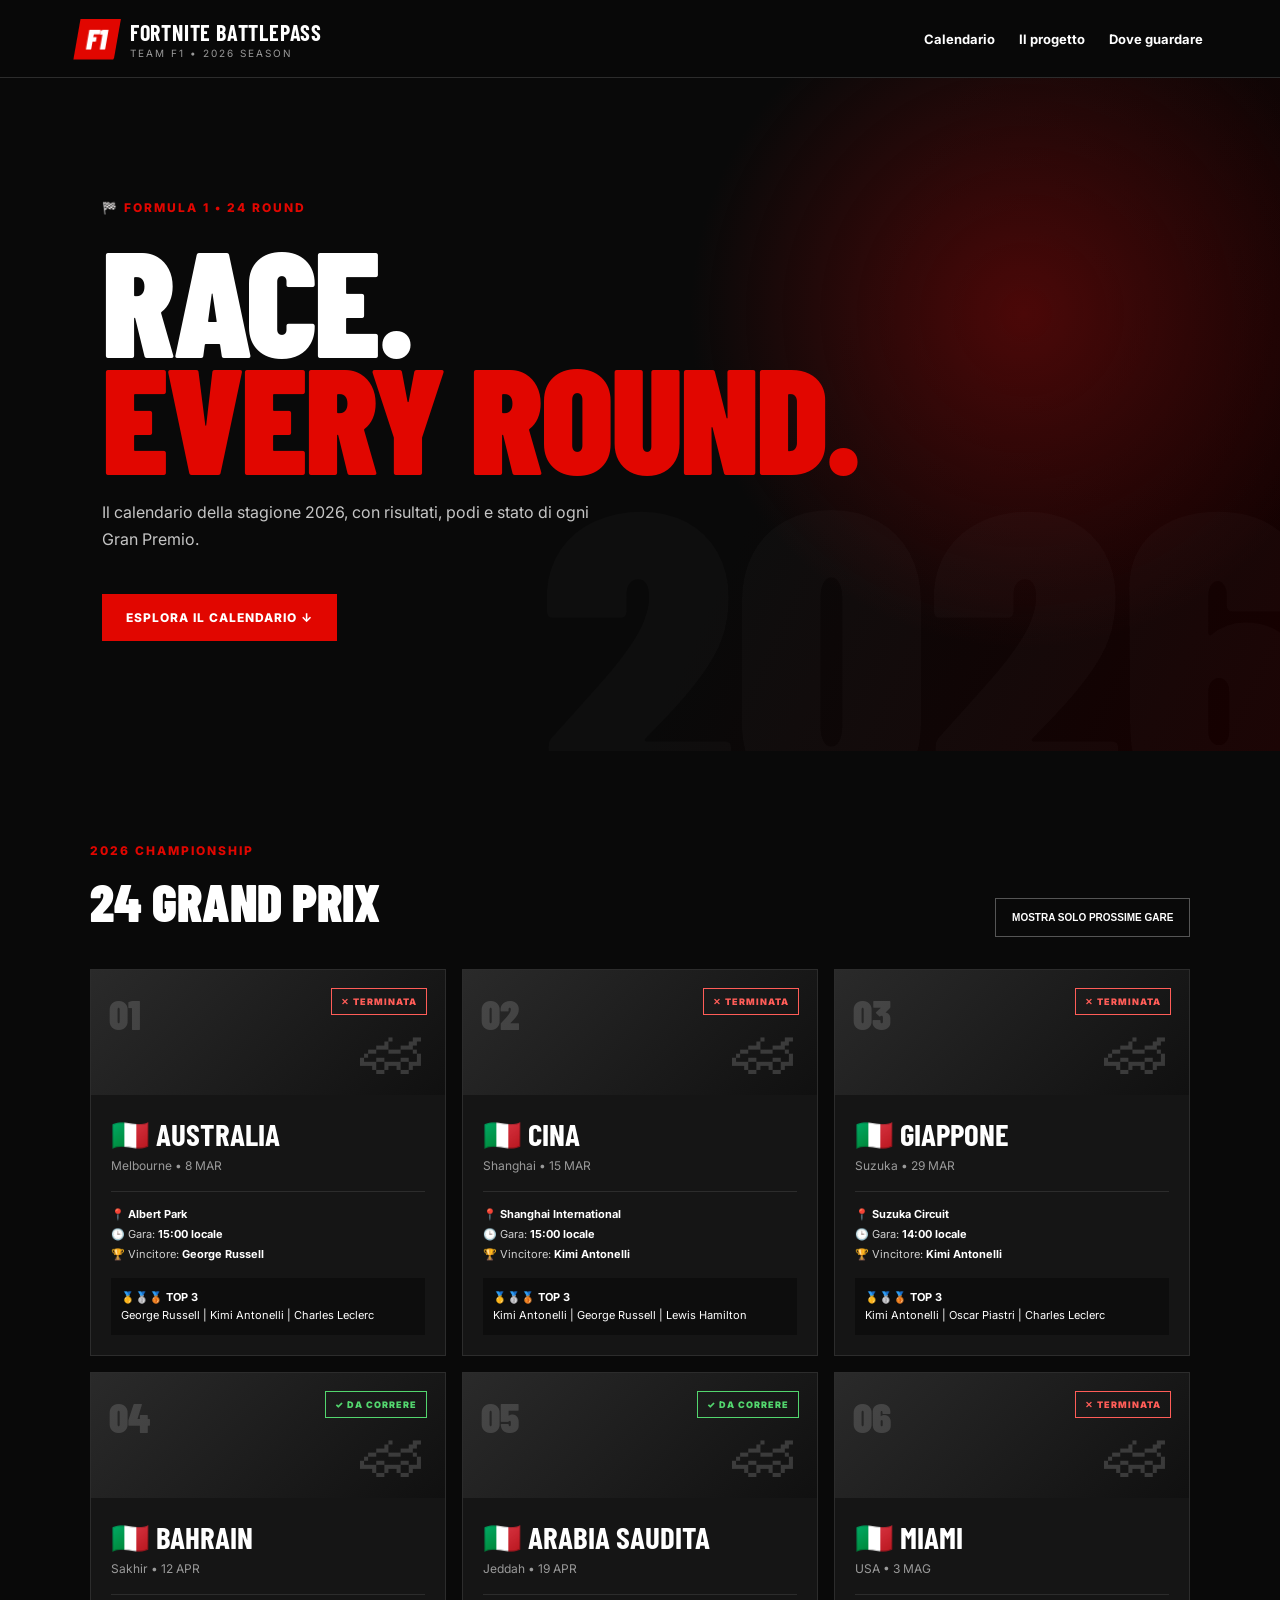
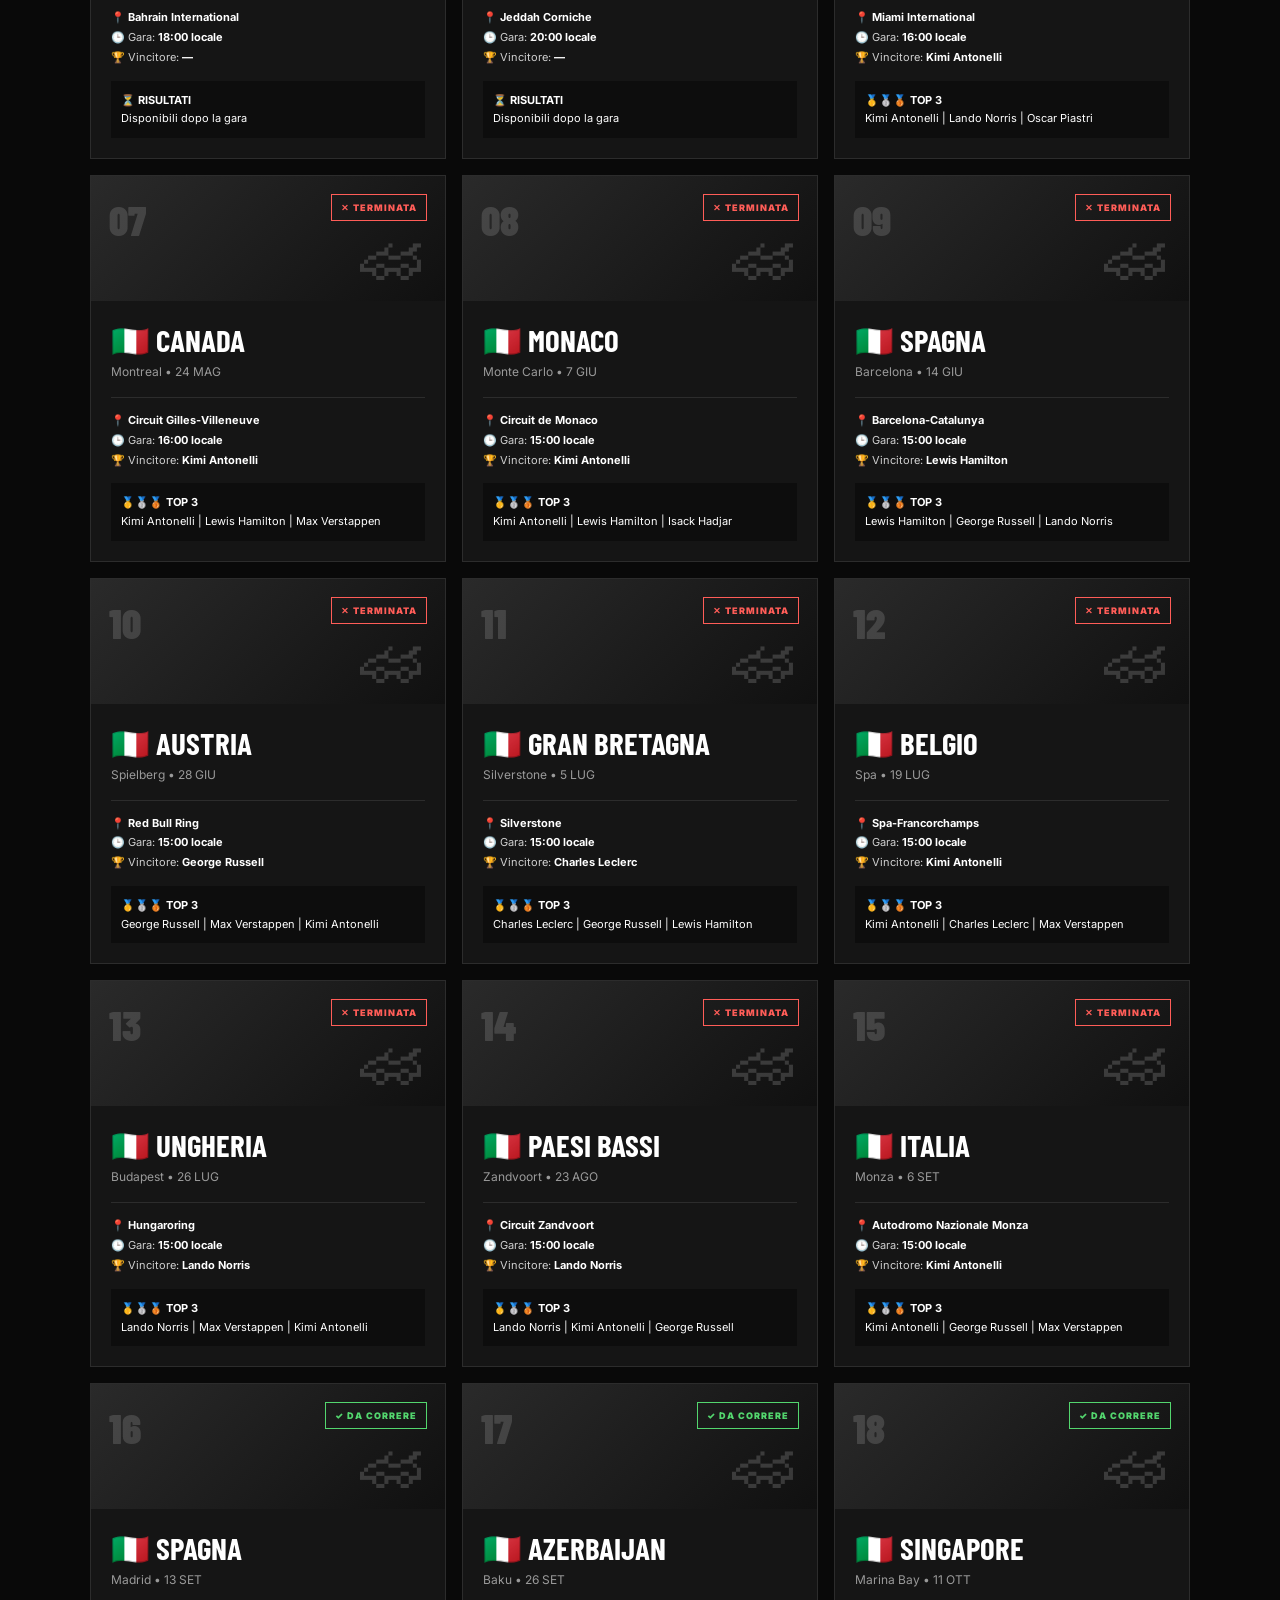
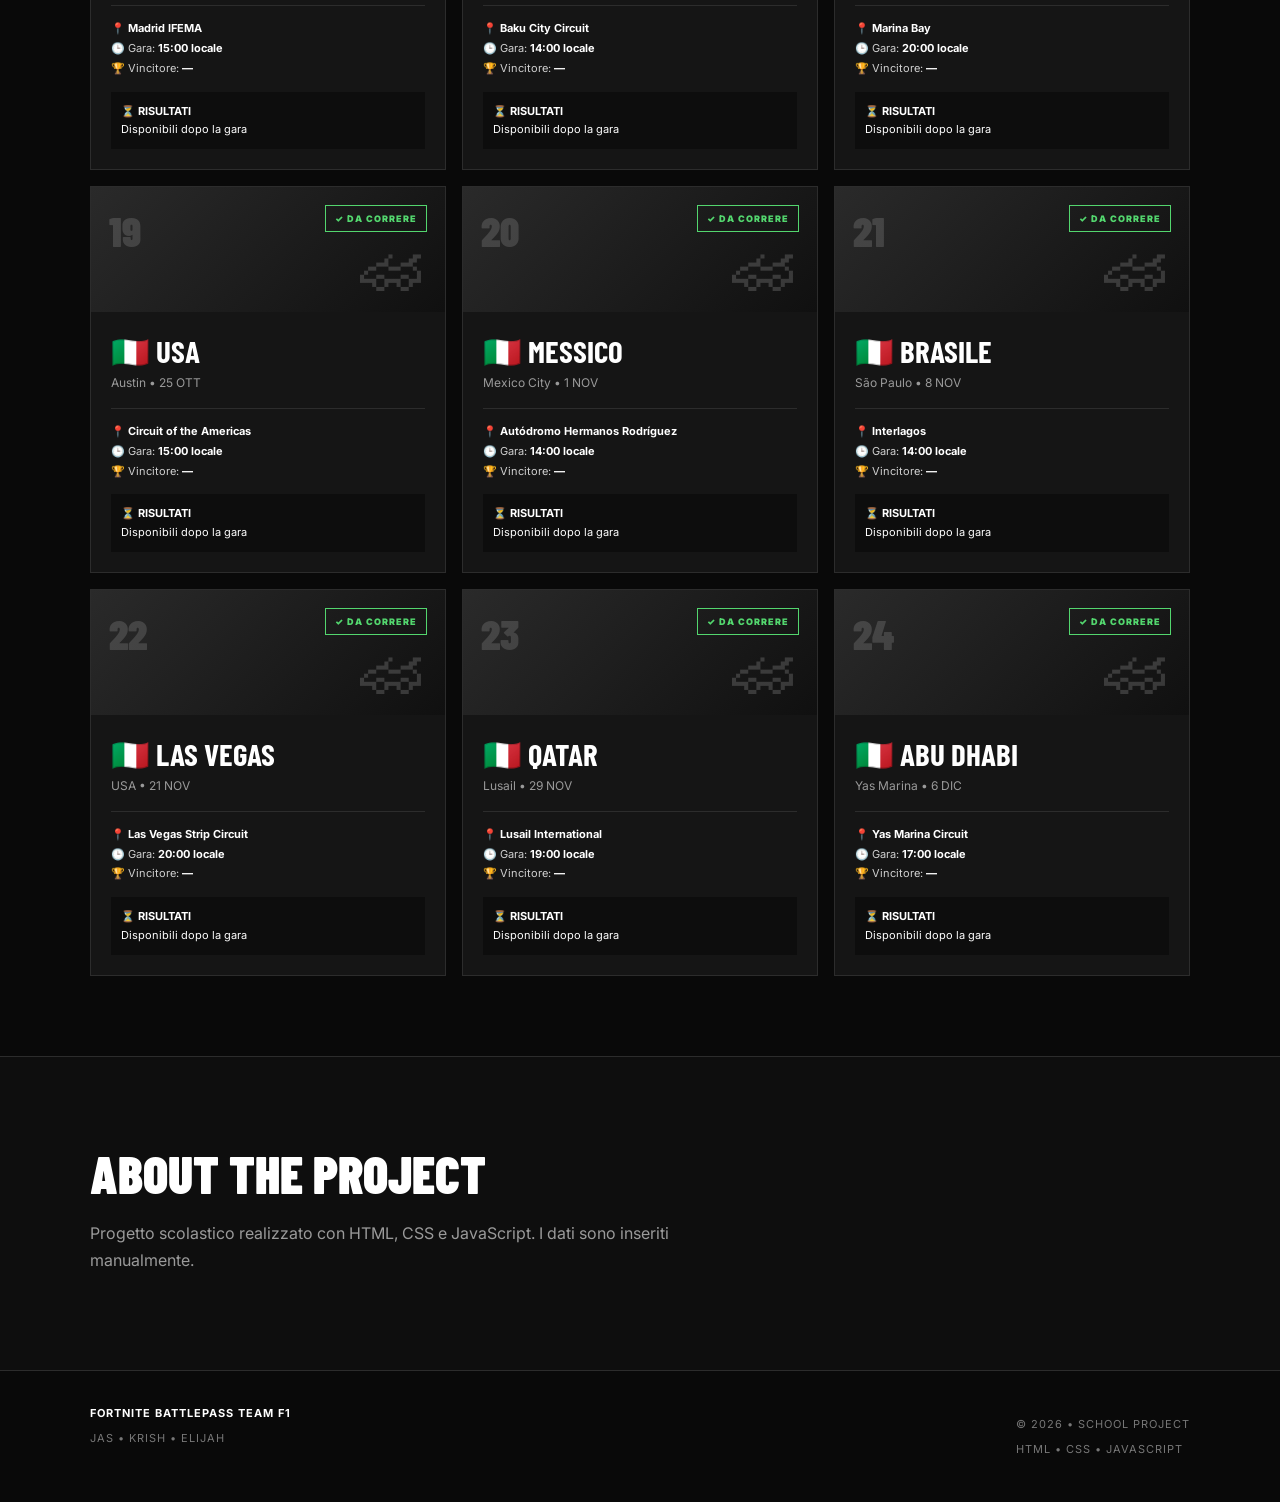
==== index.html @ 14cbd345 "Add files via upload" ====
<!DOCTYPE html><html lang="it"><head><meta charset="UTF-8"><meta name="viewport" content="width=device-width,initial-scale=1.0"><title>Fortnite Battlepass TEAM F1</title><link rel="stylesheet" href="style.css"></head><body><header><div class="brand"><span class="mark">F1</span><div><b>FORTNITE BATTLEPASS</b><small>TEAM F1 • 2026 SEASON</small></div></div><nav><a href="#calendar">Calendario</a><a href="#about">Il progetto</a><a href="watch.html">Dove guardare</a></nav></header><section class="hero"><p class="eyebrow">🏁 FORMULA 1 • 24 ROUND</p><h1>RACE.<br><span>EVERY ROUND.</span></h1><p>Il calendario della stagione 2026, con risultati, podi e stato di ogni Gran Premio.</p><a class="btn" href="#calendar">ESPLORA IL CALENDARIO ↓</a></section><main id="calendar"><div class="section-head"><div><p class="eyebrow">2026 CHAMPIONSHIP</p><h2>24 GRAND PRIX</h2></div><button id="filter">MOSTRA SOLO PROSSIME GARE</button></div><div id="races" class="grid"></div></main><section id="about" class="about"><h2>ABOUT THE PROJECT</h2><p>Progetto scolastico realizzato con HTML, CSS e JavaScript. I dati sono inseriti manualmente.</p></section><footer><div><b>FORTNITE BATTLEPASS TEAM F1</b><p>JAS • KRISH • ELIJAH</p></div><div><p>© 2026 • SCHOOL PROJECT</p><p>HTML • CSS • JAVASCRIPT</p></div></footer><script src="script.js"></script></body></html>
---- style.css ----
@import url('https://fonts.googleapis.com/css2?family=Barlow+Condensed:wght@400;600;700;800;900&family=Inter:wght@400;600;700&display=swap');
:root{--red:#e10600;--bg:#090909;--card:#151515;--line:#2c2c2c;--muted:#9a9a9a}*{box-sizing:border-box}html{scroll-behavior:smooth}body{margin:0;background:var(--bg);color:#fff;font-family:Inter,Arial,sans-serif}header{height:78px;border-bottom:1px solid var(--line);display:flex;align-items:center;justify-content:space-between;padding:0 6%;position:sticky;top:0;background:#090909ed;backdrop-filter:blur(12px);z-index:10}.brand{display:flex;align-items:center;gap:13px}.brand b{font-family:'Barlow Condensed';font-size:22px;letter-spacing:.8px}.brand small{display:block;color:var(--muted);font-size:10px;letter-spacing:2px;margin-top:2px}.mark{background:var(--red);font-family:'Barlow Condensed';font-size:28px;font-weight:900;padding:3px 10px;transform:skew(-10deg)}nav{display:flex;gap:24px}nav a{color:#fff;text-decoration:none;font-weight:700;font-size:13px}nav a:hover{color:var(--red)}.hero{min-height:590px;padding:110px 8%;background:radial-gradient(circle at 80% 35%,#4b0808 0,transparent 30%),linear-gradient(115deg,#090909 60%,#170000);position:relative;overflow:hidden}.hero:after{content:'2026';position:absolute;right:-35px;bottom:-100px;font-family:'Barlow Condensed';font-size:420px;font-weight:900;color:#ffffff05;line-height:1}.eyebrow{color:var(--red);font-weight:800;letter-spacing:2px;font-size:12px}.hero h1,.watch h1{font-family:'Barlow Condensed';font-size:clamp(70px,12vw,150px);line-height:.78;margin:25px 0;font-weight:900;letter-spacing:-3px;position:relative}.hero h1 span,.watch h1 span{color:var(--red)}.hero>p:not(.eyebrow){max-width:520px;color:#c5c5c5;line-height:1.7}.btn{display:inline-block;margin-top:25px;background:var(--red);padding:16px 24px;color:#fff;text-decoration:none;font-size:12px;font-weight:800;letter-spacing:1px}main{padding:80px 7%}.section-head{display:flex;align-items:end;justify-content:space-between;margin-bottom:32px}.section-head h2,.about h2{font-family:'Barlow Condensed';font-size:52px;margin:5px 0;font-weight:900}.section-head button{background:transparent;color:#fff;border:1px solid #555;padding:13px 16px;font-size:10px;font-weight:800;cursor:pointer}.section-head button:hover{border-color:var(--red);color:var(--red)}.grid{display:grid;grid-template-columns:repeat(auto-fit,minmax(285px,1fr));gap:16px}.race{background:var(--card);border:1px solid var(--line);min-height:350px;position:relative;overflow:hidden;transition:.25s}.race:hover{transform:translateY(-6px);border-color:#555}.track{height:125px;padding:18px;display:flex;align-items:flex-start;justify-content:space-between;background:linear-gradient(135deg,#2a2a2a,#101010);position:relative}.track:after{content:'🏎';font-size:65px;opacity:.16;position:absolute;right:20px;bottom:5px}.round{font-family:'Barlow Condensed';font-size:42px;font-weight:900;color:#ffffff25}.status{font-size:9px;font-weight:900;letter-spacing:1px;padding:7px 9px;border:1px solid}.done{color:#ff5d58}.upcoming{color:#53d66e}.race-body{padding:20px}.race h3{font-family:'Barlow Condensed';font-size:31px;margin:0 0 4px}.place{color:var(--muted);font-size:12px;margin-bottom:18px}.meta{border-top:1px solid var(--line);padding-top:13px;font-size:11px;line-height:1.8;color:#d0d0d0}.meta b{color:#fff}.podium{margin-top:13px;background:#0d0d0d;padding:10px;font-size:11px;line-height:1.7}.about{padding:80px 7%;border-top:1px solid var(--line);background:#0e0e0e}.about p{color:var(--muted);max-width:650px;line-height:1.7}footer{border-top:1px solid var(--line);padding:35px 7%;display:flex;justify-content:space-between;color:#777;font-size:11px;letter-spacing:1px}footer b{color:#fff}.watch{min-height:75vh}.watch h1{font-size:clamp(55px,9vw,110px)}.watch-grid{display:grid;grid-template-columns:repeat(3,1fr);gap:18px;margin-top:45px}.watch-card{background:var(--card);border:1px solid var(--line);padding:35px;text-decoration:none;color:#fff;transition:.2s}.watch-card:hover{border-color:var(--red);transform:translateY(-5px)}.watch-card h2{font-family:'Barlow Condensed';font-size:35px;margin:0}.watch-card p{color:var(--muted);line-height:1.6;min-height:55px}.watch-card strong{color:var(--red);font-size:12px}.note{color:#777;margin-top:25px;font-size:12px}@media(max-width:700px){header{padding:0 5%;height:auto;min-height:72px}nav{gap:12px}nav a{font-size:10px}.hero{padding:90px 7%;min-height:520px}.section-head{align-items:start;gap:20px;flex-direction:column}.watch-grid{grid-template-columns:1fr}footer{flex-direction:column;gap:20px}}
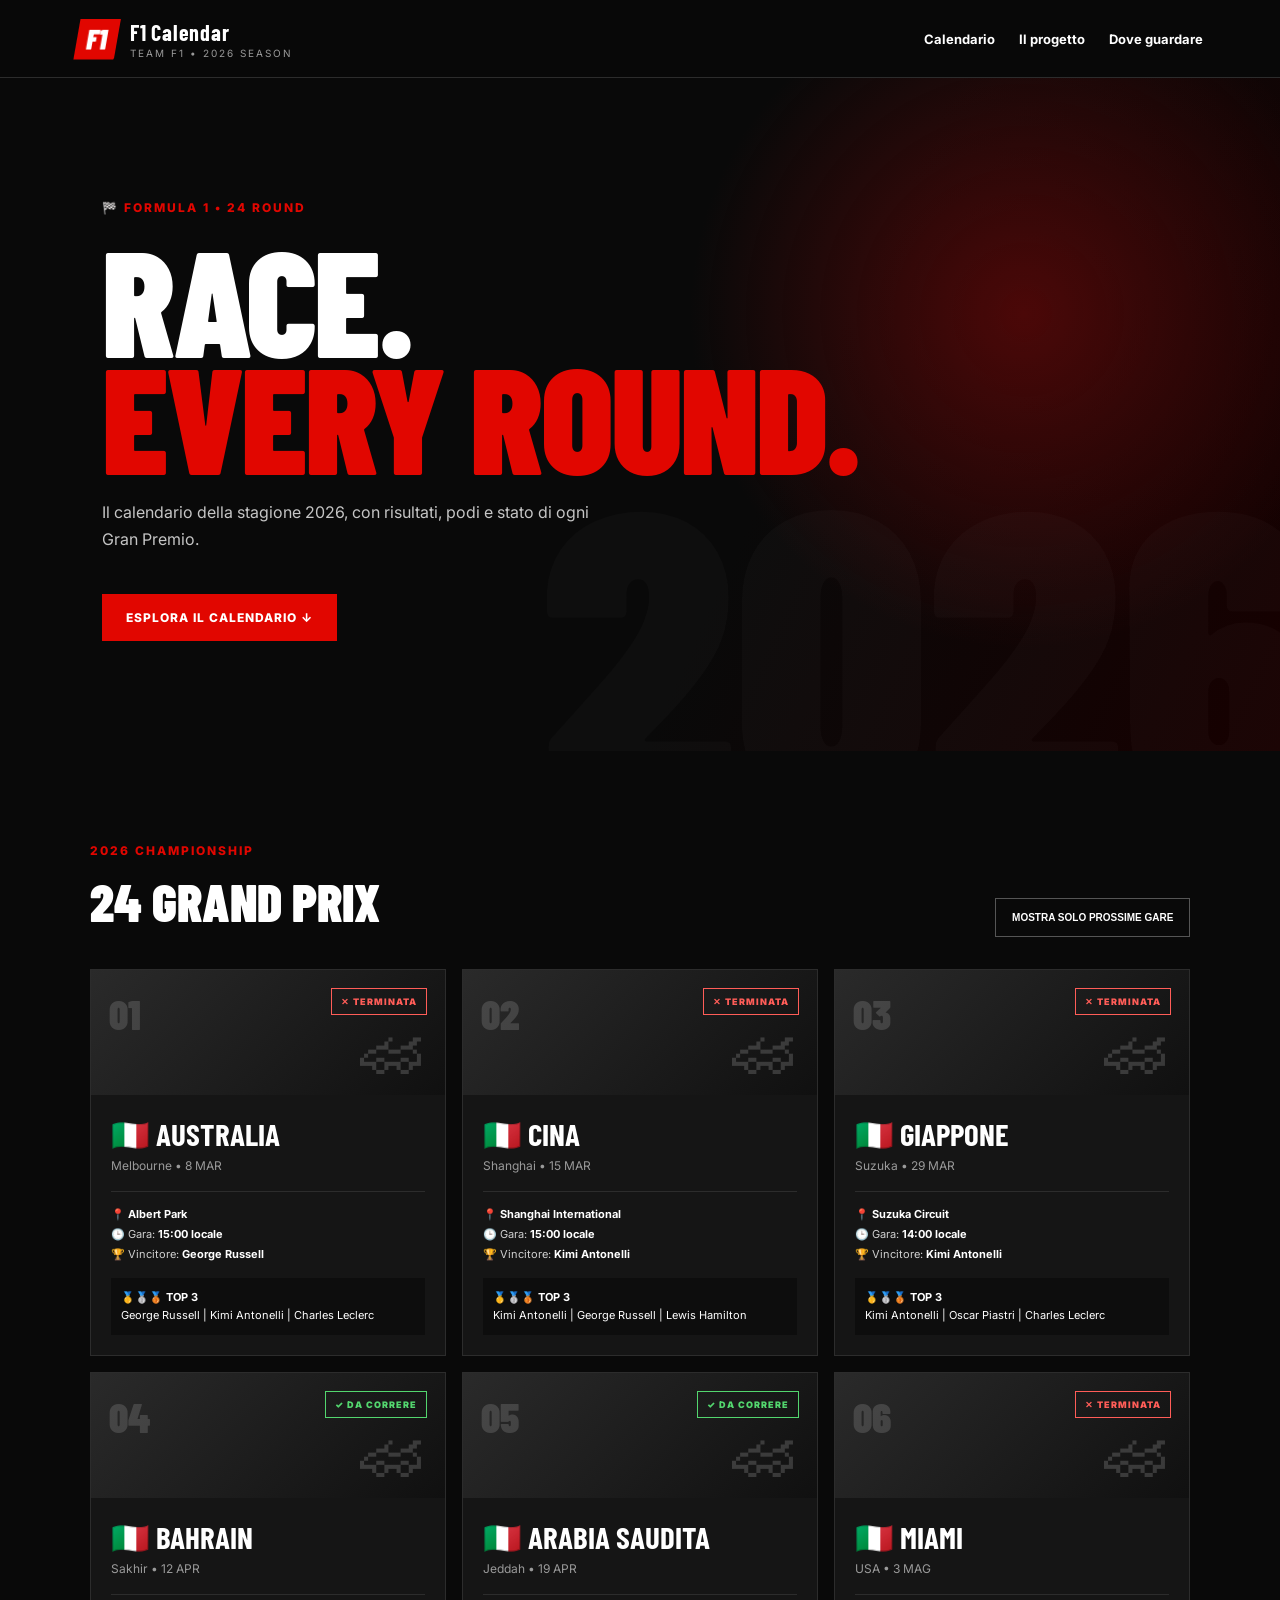
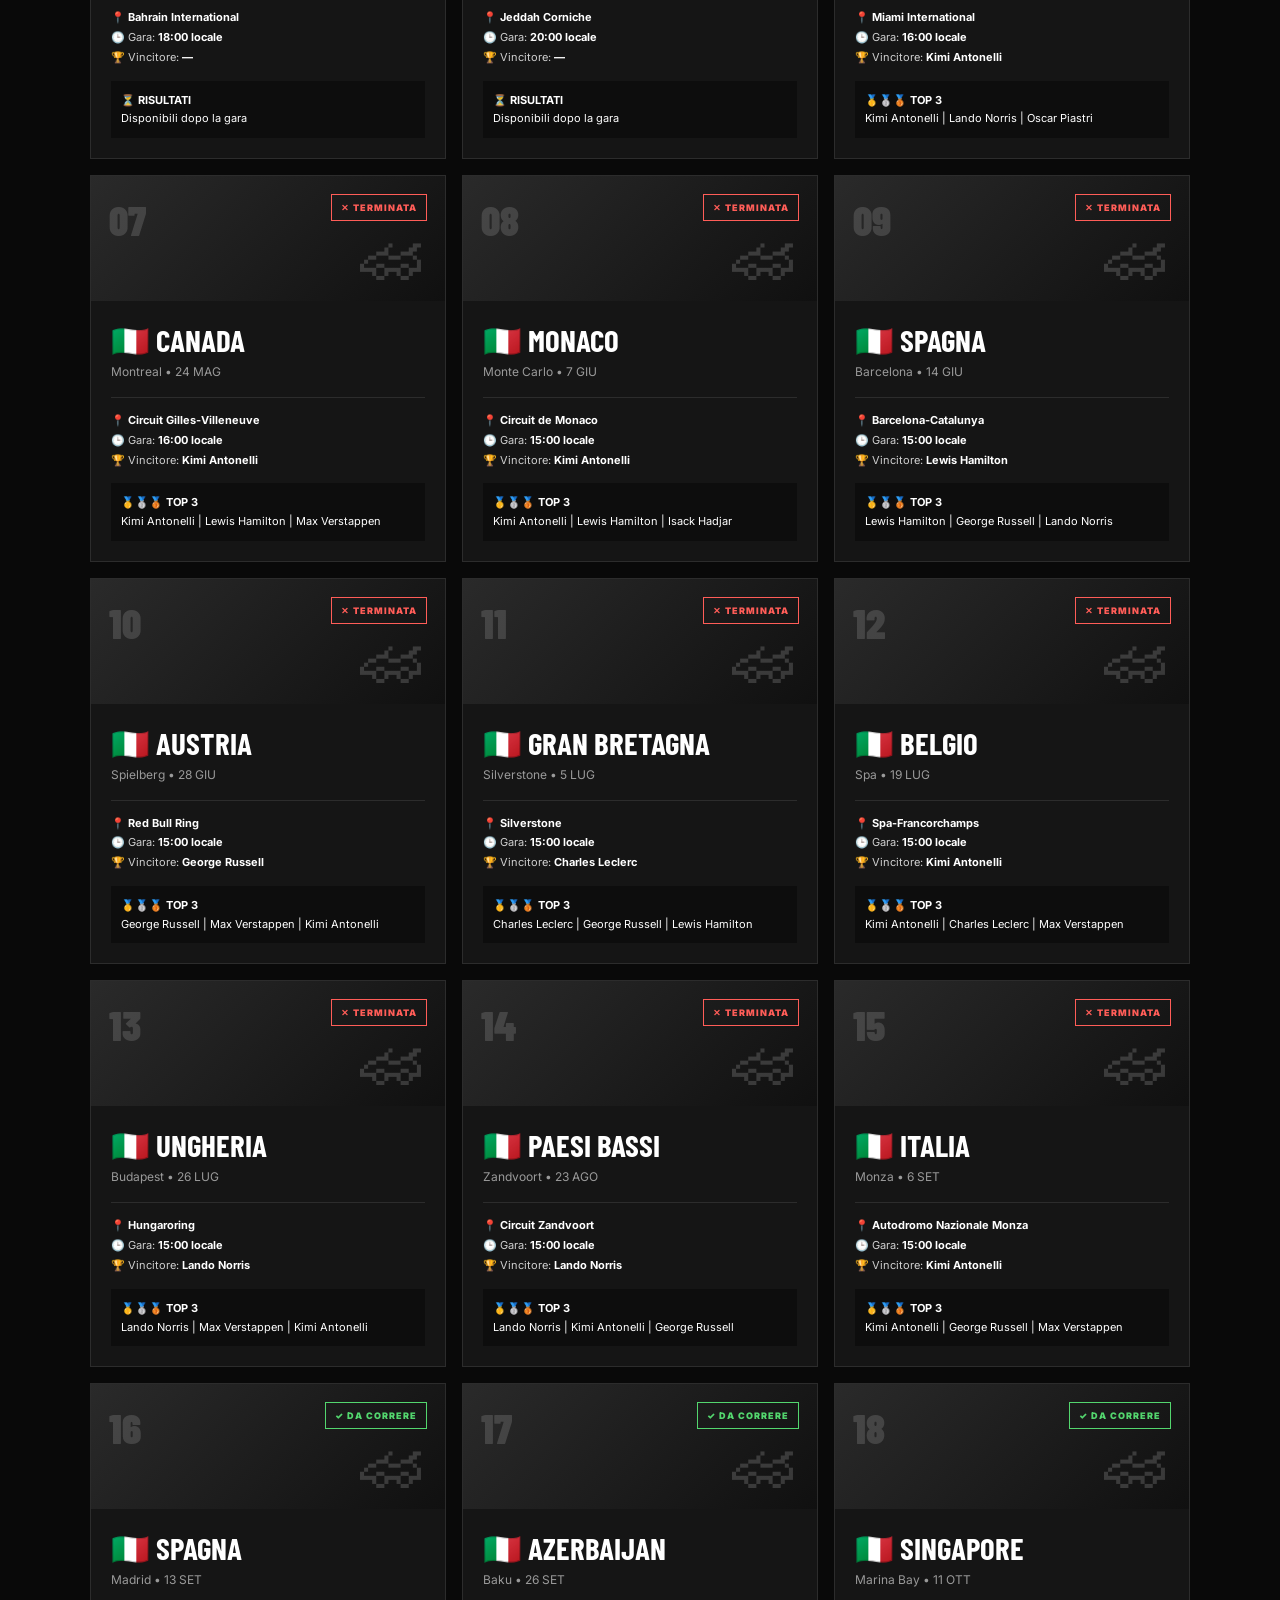
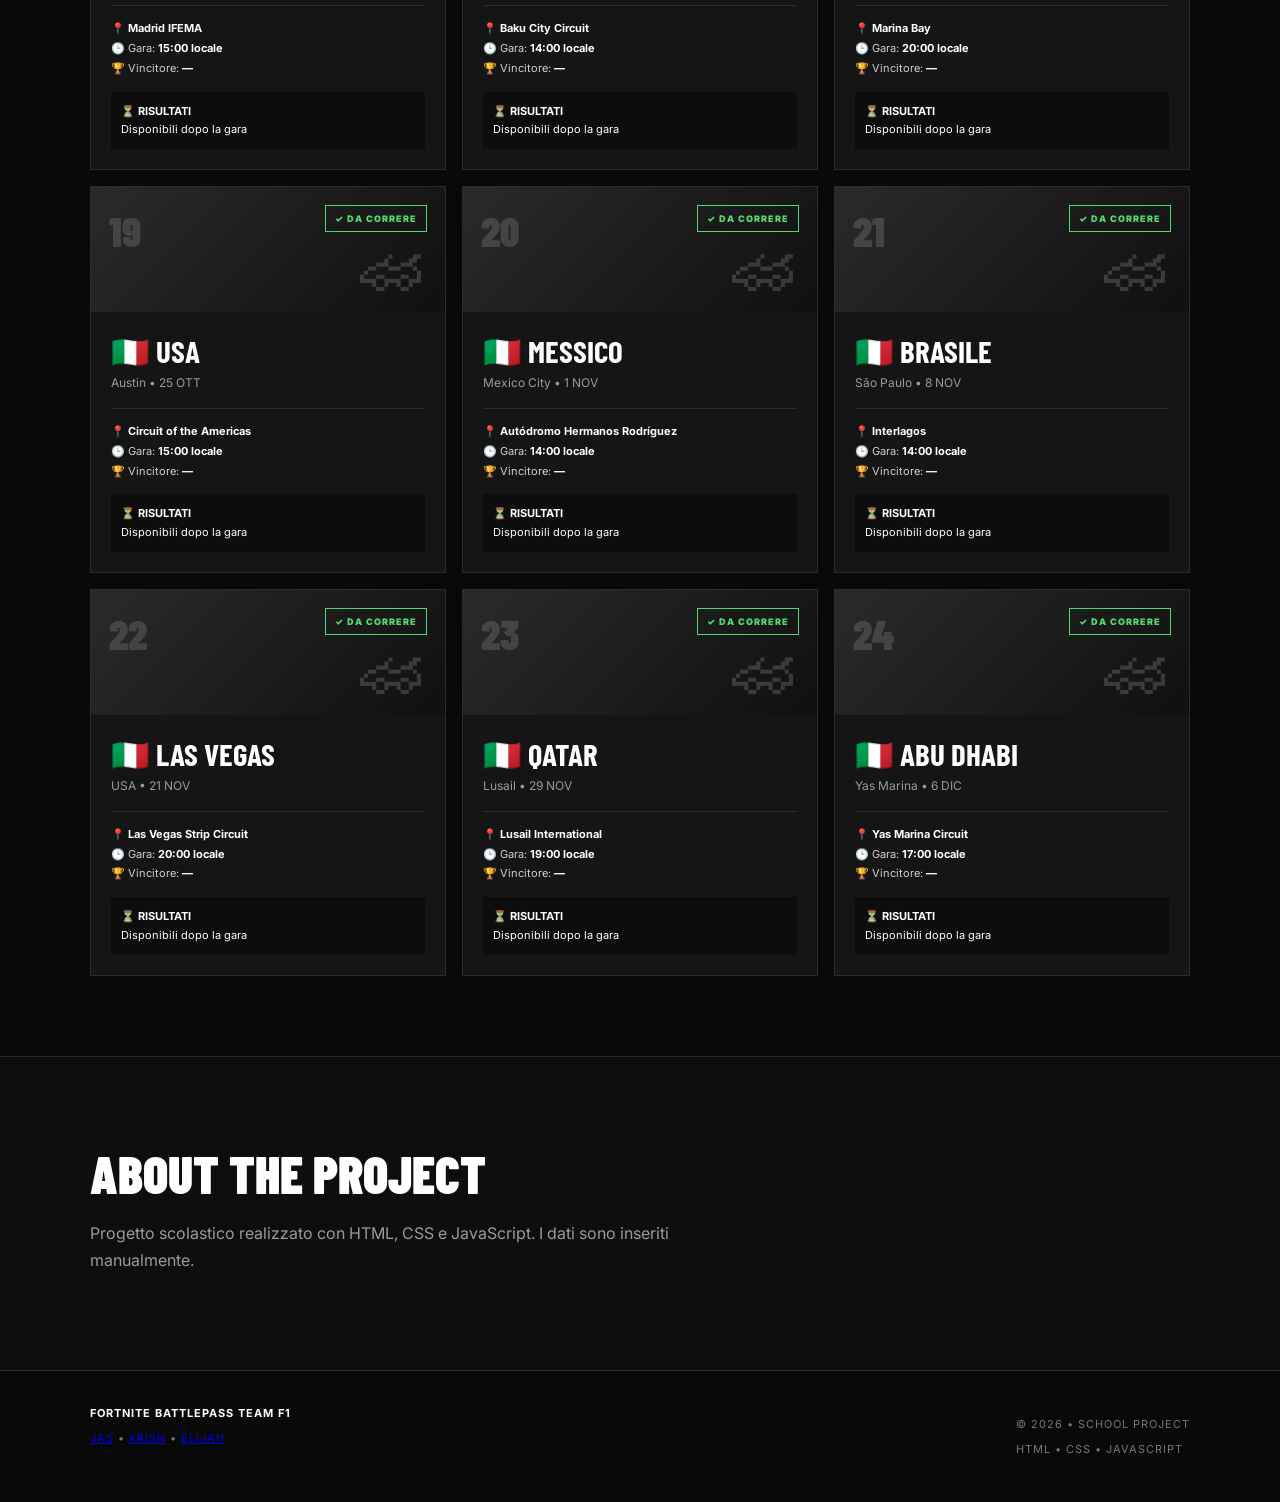
==== commit 9e83e711: "Update index.html with new content and links" ====
--- a/index.html
+++ b/index.html
@@ -1 +1,61 @@
-<!DOCTYPE html><html lang="it"><head><meta charset="UTF-8"><meta name="viewport" content="width=device-width,initial-scale=1.0"><title>Fortnite Battlepass TEAM F1</title><link rel="stylesheet" href="style.css"></head><body><header><div class="brand"><span class="mark">F1</span><div><b>FORTNITE BATTLEPASS</b><small>TEAM F1 • 2026 SEASON</small></div></div><nav><a href="#calendar">Calendario</a><a href="#about">Il progetto</a><a href="watch.html">Dove guardare</a></nav></header><section class="hero"><p class="eyebrow">🏁 FORMULA 1 • 24 ROUND</p><h1>RACE.<br><span>EVERY ROUND.</span></h1><p>Il calendario della stagione 2026, con risultati, podi e stato di ogni Gran Premio.</p><a class="btn" href="#calendar">ESPLORA IL CALENDARIO ↓</a></section><main id="calendar"><div class="section-head"><div><p class="eyebrow">2026 CHAMPIONSHIP</p><h2>24 GRAND PRIX</h2></div><button id="filter">MOSTRA SOLO PROSSIME GARE</button></div><div id="races" class="grid"></div></main><section id="about" class="about"><h2>ABOUT THE PROJECT</h2><p>Progetto scolastico realizzato con HTML, CSS e JavaScript. I dati sono inseriti manualmente.</p></section><footer><div><b>FORTNITE BATTLEPASS TEAM F1</b><p>JAS • KRISH • ELIJAH</p></div><div><p>© 2026 • SCHOOL PROJECT</p><p>HTML • CSS • JAVASCRIPT</p></div></footer><script src="script.js"></script></body></html>
+<!DOCTYPE html>
+<html lang="it">
+<head>
+    <meta charset="UTF-8">
+    <meta name="viewport" content="width=device-width, initial-scale=1.0">
+    <title>Fortnite Battlepass TEAM F1</title>
+    <link rel="stylesheet" href="style.css">
+</head>
+<body>
+    <header>
+        <div class="brand">
+            <span class="mark">F1</span>
+            <div>
+                <b>F1 Calendar</b>
+                <small>TEAM F1 • 2026 SEASON</small>
+            </div>
+        </div>
+        <nav>
+            <a href="#calendar">Calendario</a>
+            <a href="#about">Il progetto</a>
+            <a href="watch.html">Dove guardare</a>
+        </nav>
+    </header>
+
+    <section class="hero">
+        <p class="eyebrow">🏁 FORMULA 1 • 24 ROUND</p>
+        <h1>RACE.<br><span>EVERY ROUND.</span></h1>
+        <p>Il calendario della stagione 2026, con risultati, podi e stato di ogni Gran Premio.</p>
+        <a class="btn" href="#calendar">ESPLORA IL CALENDARIO ↓</a>
+    </section>
+
+    <main id="calendar">
+        <div class="section-head">
+            <div>
+                <p class="eyebrow">2026 CHAMPIONSHIP</p>
+                <h2>24 GRAND PRIX</h2>
+            </div>
+            <button id="filter">MOSTRA SOLO PROSSIME GARE</button>
+        </div>
+        <div id="races" class="grid"></div>
+    </main>
+
+    <section id="about" class="about">
+        <h2>ABOUT THE PROJECT</h2>
+        <p>Progetto scolastico realizzato con HTML, CSS e JavaScript. I dati sono inseriti manualmente.</p>
+    </section>
+
+    <footer>
+        <div>
+            <b>FORTNITE BATTLEPASS TEAM F1</b>
+            <p><a href="https://github.com/pr0diSecret007">JAS</a> • <a href="https://github.com/KrishSingh08">KRISH</a> • <a href="https://github.com/CarbonFiba">ELIJAH</a></p>
+        </div>
+        <div>
+            <p>© 2026 • SCHOOL PROJECT</p>
+            <p>HTML • CSS • JAVASCRIPT</p>
+        </div>
+    </footer>
+
+    <script src="script.js"></script>
+</body>
+</html>
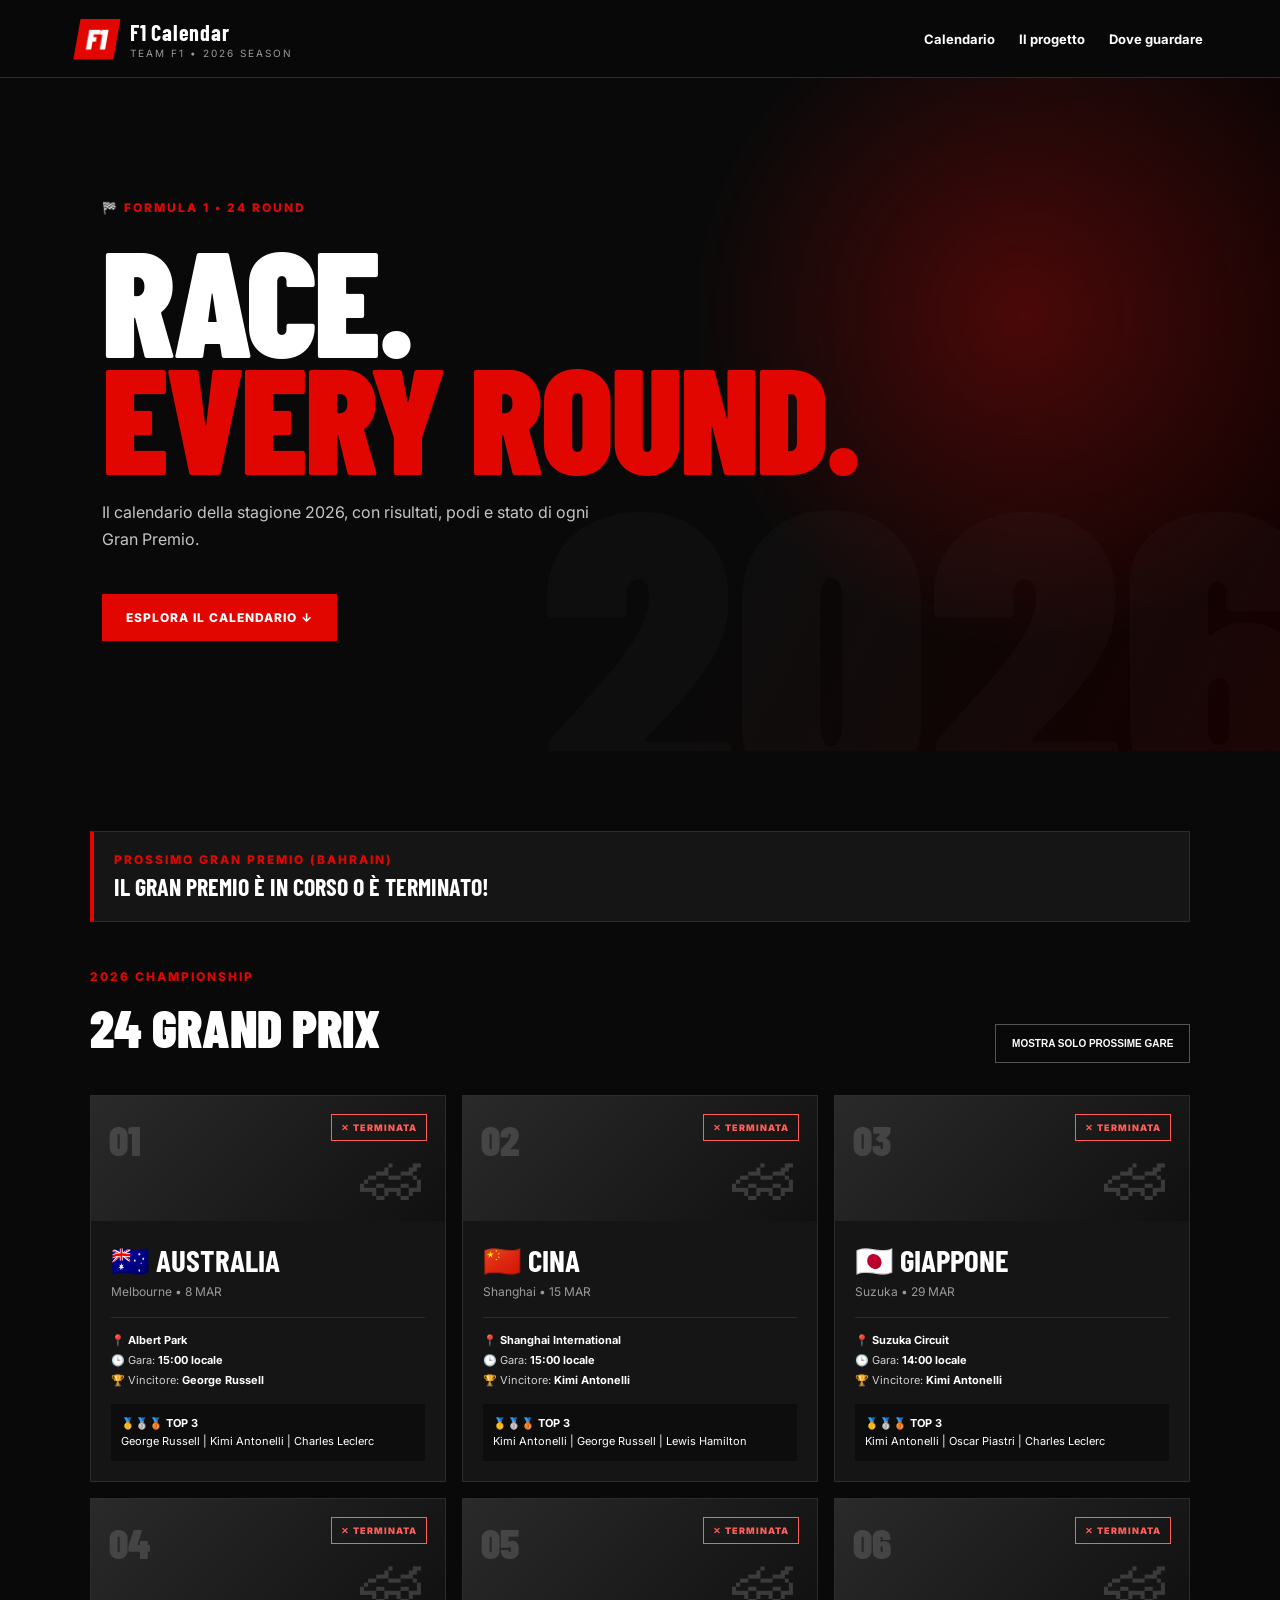
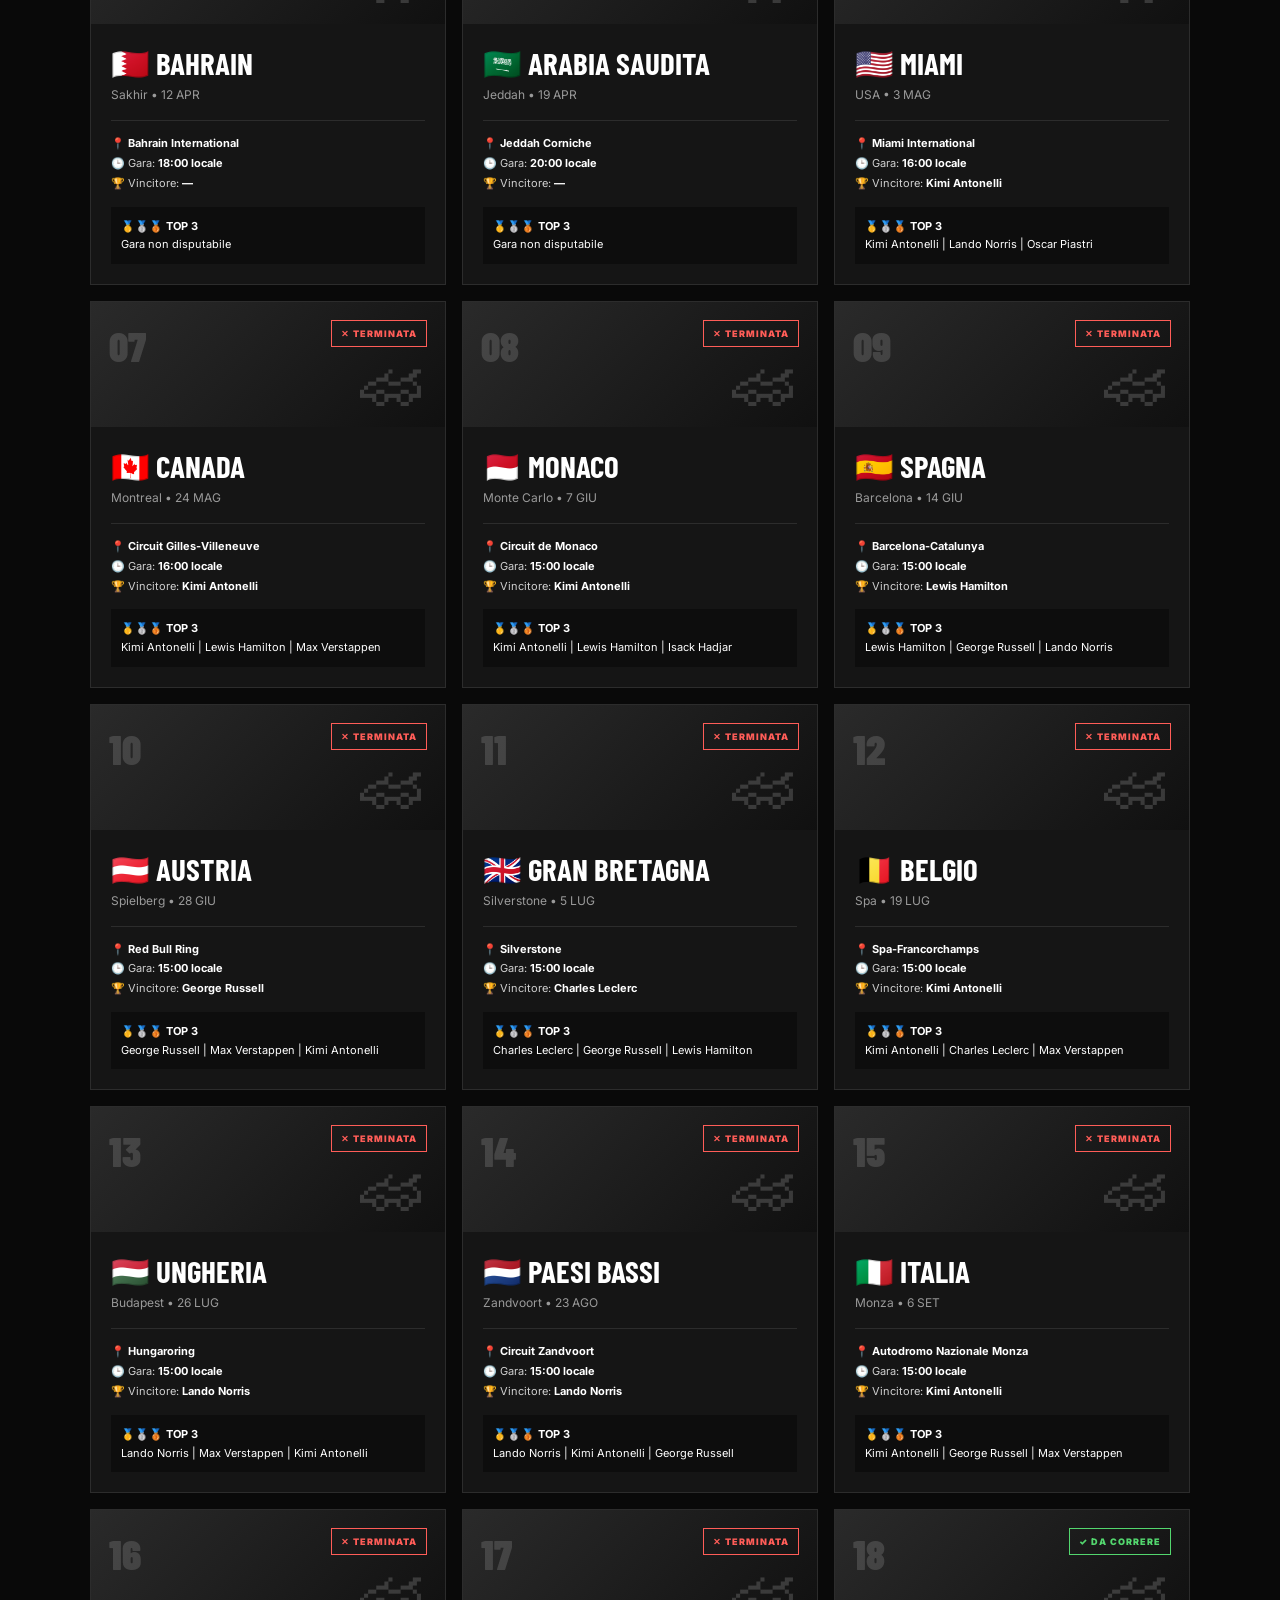
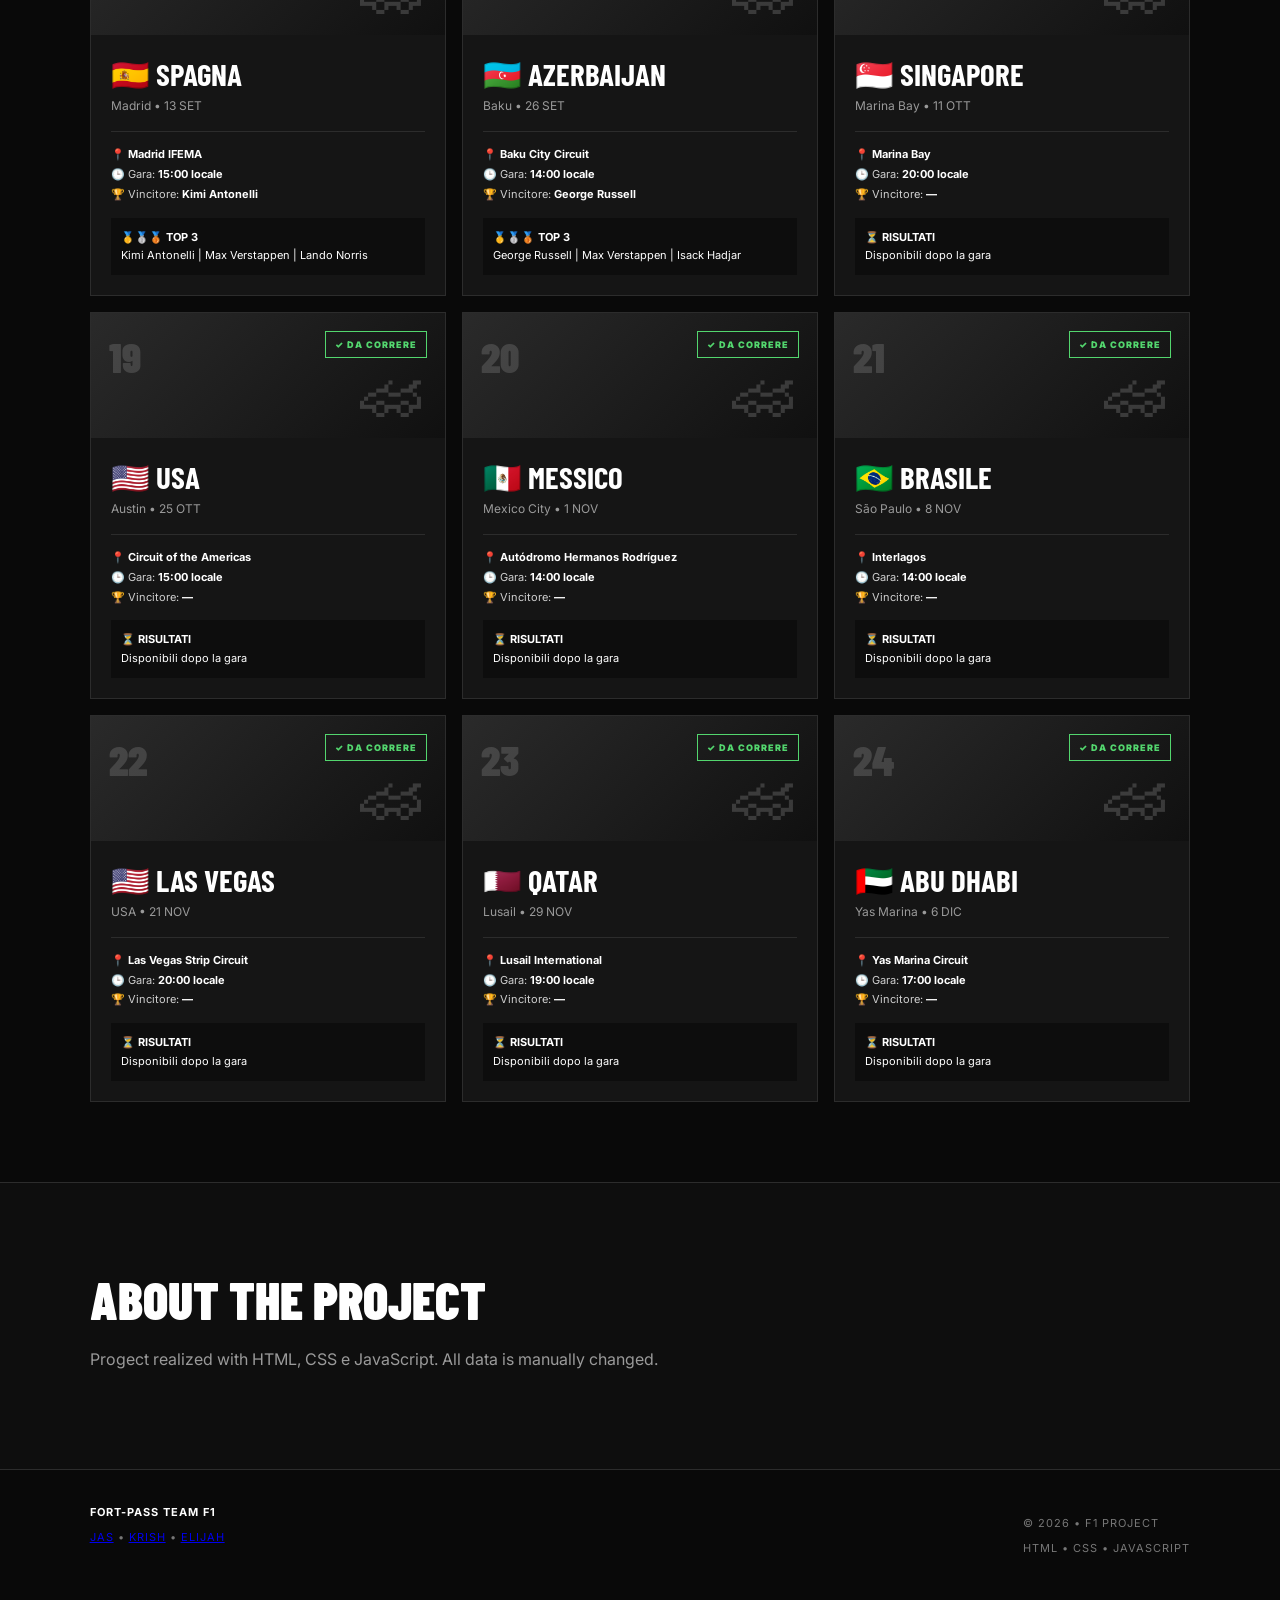
==== commit bf90e4be: "Modify title and project description in index.html Updated project title and description to reflect " ====
--- a/index.html
+++ b/index.html
@@ -3,7 +3,7 @@
 <head>
     <meta charset="UTF-8">
     <meta name="viewport" content="width=device-width, initial-scale=1.0">
-    <title>Fortnite Battlepass TEAM F1</title>
+    <title>Fort-Batt TEAM F1</title>
     <link rel="stylesheet" href="style.css">
 </head>
 <body>
@@ -42,16 +42,16 @@
 
     <section id="about" class="about">
         <h2>ABOUT THE PROJECT</h2>
-        <p>Progetto scolastico realizzato con HTML, CSS e JavaScript. I dati sono inseriti manualmente.</p>
+        <p>Progect realized with HTML, CSS e JavaScript. All data is manually changed.</p>
     </section>
 
     <footer>
         <div>
-            <b>FORTNITE BATTLEPASS TEAM F1</b>
+            <b>FORT-PASS TEAM F1</b>
             <p><a href="https://github.com/pr0diSecret007">JAS</a> • <a href="https://github.com/KrishSingh08">KRISH</a> • <a href="https://github.com/CarbonFiba">ELIJAH</a></p>
         </div>
         <div>
-            <p>© 2026 • SCHOOL PROJECT</p>
+            <p>© 2026 • F1 PROJECT</p>
             <p>HTML • CSS • JAVASCRIPT</p>
         </div>
     </footer>
--- a/style.css
+++ b/style.css
@@ -1,2 +1,384 @@
 @import url('https://fonts.googleapis.com/css2?family=Barlow+Condensed:wght@400;600;700;800;900&family=Inter:wght@400;600;700&display=swap');
-:root{--red:#e10600;--bg:#090909;--card:#151515;--line:#2c2c2c;--muted:#9a9a9a}*{box-sizing:border-box}html{scroll-behavior:smooth}body{margin:0;background:var(--bg);color:#fff;font-family:Inter,Arial,sans-serif}header{height:78px;border-bottom:1px solid var(--line);display:flex;align-items:center;justify-content:space-between;padding:0 6%;position:sticky;top:0;background:#090909ed;backdrop-filter:blur(12px);z-index:10}.brand{display:flex;align-items:center;gap:13px}.brand b{font-family:'Barlow Condensed';font-size:22px;letter-spacing:.8px}.brand small{display:block;color:var(--muted);font-size:10px;letter-spacing:2px;margin-top:2px}.mark{background:var(--red);font-family:'Barlow Condensed';font-size:28px;font-weight:900;padding:3px 10px;transform:skew(-10deg)}nav{display:flex;gap:24px}nav a{color:#fff;text-decoration:none;font-weight:700;font-size:13px}nav a:hover{color:var(--red)}.hero{min-height:590px;padding:110px 8%;background:radial-gradient(circle at 80% 35%,#4b0808 0,transparent 30%),linear-gradient(115deg,#090909 60%,#170000);position:relative;overflow:hidden}.hero:after{content:'2026';position:absolute;right:-35px;bottom:-100px;font-family:'Barlow Condensed';font-size:420px;font-weight:900;color:#ffffff05;line-height:1}.eyebrow{color:var(--red);font-weight:800;letter-spacing:2px;font-size:12px}.hero h1,.watch h1{font-family:'Barlow Condensed';font-size:clamp(70px,12vw,150px);line-height:.78;margin:25px 0;font-weight:900;letter-spacing:-3px;position:relative}.hero h1 span,.watch h1 span{color:var(--red)}.hero>p:not(.eyebrow){max-width:520px;color:#c5c5c5;line-height:1.7}.btn{display:inline-block;margin-top:25px;background:var(--red);padding:16px 24px;color:#fff;text-decoration:none;font-size:12px;font-weight:800;letter-spacing:1px}main{padding:80px 7%}.section-head{display:flex;align-items:end;justify-content:space-between;margin-bottom:32px}.section-head h2,.about h2{font-family:'Barlow Condensed';font-size:52px;margin:5px 0;font-weight:900}.section-head button{background:transparent;color:#fff;border:1px solid #555;padding:13px 16px;font-size:10px;font-weight:800;cursor:pointer}.section-head button:hover{border-color:var(--red);color:var(--red)}.grid{display:grid;grid-template-columns:repeat(auto-fit,minmax(285px,1fr));gap:16px}.race{background:var(--card);border:1px solid var(--line);min-height:350px;position:relative;overflow:hidden;transition:.25s}.race:hover{transform:translateY(-6px);border-color:#555}.track{height:125px;padding:18px;display:flex;align-items:flex-start;justify-content:space-between;background:linear-gradient(135deg,#2a2a2a,#101010);position:relative}.track:after{content:'🏎';font-size:65px;opacity:.16;position:absolute;right:20px;bottom:5px}.round{font-family:'Barlow Condensed';font-size:42px;font-weight:900;color:#ffffff25}.status{font-size:9px;font-weight:900;letter-spacing:1px;padding:7px 9px;border:1px solid}.done{color:#ff5d58}.upcoming{color:#53d66e}.race-body{padding:20px}.race h3{font-family:'Barlow Condensed';font-size:31px;margin:0 0 4px}.place{color:var(--muted);font-size:12px;margin-bottom:18px}.meta{border-top:1px solid var(--line);padding-top:13px;font-size:11px;line-height:1.8;color:#d0d0d0}.meta b{color:#fff}.podium{margin-top:13px;background:#0d0d0d;padding:10px;font-size:11px;line-height:1.7}.about{padding:80px 7%;border-top:1px solid var(--line);background:#0e0e0e}.about p{color:var(--muted);max-width:650px;line-height:1.7}footer{border-top:1px solid var(--line);padding:35px 7%;display:flex;justify-content:space-between;color:#777;font-size:11px;letter-spacing:1px}footer b{color:#fff}.watch{min-height:75vh}.watch h1{font-size:clamp(55px,9vw,110px)}.watch-grid{display:grid;grid-template-columns:repeat(3,1fr);gap:18px;margin-top:45px}.watch-card{background:var(--card);border:1px solid var(--line);padding:35px;text-decoration:none;color:#fff;transition:.2s}.watch-card:hover{border-color:var(--red);transform:translateY(-5px)}.watch-card h2{font-family:'Barlow Condensed';font-size:35px;margin:0}.watch-card p{color:var(--muted);line-height:1.6;min-height:55px}.watch-card strong{color:var(--red);font-size:12px}.note{color:#777;margin-top:25px;font-size:12px}@media(max-width:700px){header{padding:0 5%;height:auto;min-height:72px}nav{gap:12px}nav a{font-size:10px}.hero{padding:90px 7%;min-height:520px}.section-head{align-items:start;gap:20px;flex-direction:column}.watch-grid{grid-template-columns:1fr}footer{flex-direction:column;gap:20px}}
+
+:root {
+    --red: #e10600;
+    --bg: #090909;
+    --card: #151515;
+    --line: #2c2c2c;
+    --muted: #9a9a9a;
+}
+
+* {
+    box-sizing: border-box;
+}
+
+html {
+    scroll-behavior: smooth;
+}
+
+body {
+    margin: 0;
+    background: var(--bg);
+    color: #fff;
+    font-family: Inter, Arial, sans-serif;
+}
+
+header {
+    height: 78px;
+    border-bottom: 1px solid var(--line);
+    display: flex;
+    align-items: center;
+    justify-content: space-between;
+    padding: 0 6%;
+    position: sticky;
+    top: 0;
+    background: #090909ed;
+    backdrop-filter: blur(12px);
+    z-index: 10;
+}
+
+.brand {
+    display: flex;
+    align-items: center;
+    gap: 13px;
+}
+
+.brand b {
+    font-family: 'Barlow Condensed';
+    font-size: 22px;
+    letter-spacing: .8px;
+}
+
+.brand small {
+    display: block;
+    color: var(--muted);
+    font-size: 10px;
+    letter-spacing: 2px;
+    margin-top: 2px;
+}
+
+.mark {
+    background: var(--red);
+    font-family: 'Barlow Condensed';
+    font-size: 28px;
+    font-weight: 900;
+    padding: 3px 10px;
+    transform: skew(-10deg);
+}
+
+nav {
+    display: flex;
+    gap: 24px;
+}
+
+nav a {
+    color: #fff;
+    text-decoration: none;
+    font-weight: 700;
+    font-size: 13px;
+}
+
+nav a:hover {
+    color: var(--red);
+}
+
+.hero {
+    min-height: 590px;
+    padding: 110px 8%;
+    background: radial-gradient(circle at 80% 35%, #4b0808 0, transparent 30%), linear-gradient(115deg, #090909 60%, #170000);
+    position: relative;
+    overflow: hidden;
+}
+
+.hero:after {
+    content: '2026';
+    position: absolute;
+    right: -35px;
+    bottom: -100px;
+    font-family: 'Barlow Condensed';
+    font-size: 420px;
+    font-weight: 900;
+    color: #ffffff05;
+    line-height: 1;
+}
+
+.eyebrow {
+    color: var(--red);
+    font-weight: 800;
+    letter-spacing: 2px;
+    font-size: 12px;
+}
+
+.hero h1,
+.watch h1 {
+    font-family: 'Barlow Condensed';
+    font-size: clamp(70px, 12vw, 150px);
+    line-height: .78;
+    margin: 25px 0;
+    font-weight: 900;
+    letter-spacing: -3px;
+    position: relative;
+}
+
+.hero h1 span,
+.watch h1 span {
+    color: var(--red);
+}
+
+.hero > p:not(.eyebrow) {
+    max-width: 520px;
+    color: #c5c5c5;
+    line-height: 1.7;
+}
+
+.btn {
+    display: inline-block;
+    margin-top: 25px;
+    background: var(--red);
+    padding: 16px 24px;
+    color: #fff;
+    text-decoration: none;
+    font-size: 12px;
+    font-weight: 800;
+    letter-spacing: 1px;
+}
+
+main {
+    padding: 80px 7%;
+}
+
+.section-head {
+    display: flex;
+    align-items: end;
+    justify-content: space-between;
+    margin-bottom: 32px;
+}
+
+.section-head h2,
+.about h2 {
+    font-family: 'Barlow Condensed';
+    font-size: 52px;
+    margin: 5px 0;
+    font-weight: 900;
+}
+
+.section-head button {
+    background: transparent;
+    color: #fff;
+    border: 1px solid #555;
+    padding: 13px 16px;
+    font-size: 10px;
+    font-weight: 800;
+    cursor: pointer;
+}
+
+.section-head button:hover {
+    border-color: var(--red);
+    color: var(--red);
+}
+
+.grid {
+    display: grid;
+    grid-template-columns: repeat(auto-fit, minmax(285px, 1fr));
+    gap: 16px;
+}
+
+.race {
+    background: var(--card);
+    border: 1px solid var(--line);
+    min-height: 350px;
+    position: relative;
+    overflow: hidden;
+    transition: .25s;
+}
+
+.race:hover {
+    transform: translateY(-6px);
+    border-color: #555;
+}
+
+.track {
+    height: 125px;
+    padding: 18px;
+    display: flex;
+    align-items: flex-start;
+    justify-content: space-between;
+    background: linear-gradient(135deg, #2a2a2a, #101010);
+    position: relative;
+}
+
+.track:after {
+    content: '🏎';
+    font-size: 65px;
+    opacity: .16;
+    position: absolute;
+    right: 20px;
+    bottom: 5px;
+}
+
+.round {
+    font-family: 'Barlow Condensed';
+    font-size: 42px;
+    font-weight: 900;
+    color: #ffffff25;
+}
+
+.status {
+    font-size: 9px;
+    font-weight: 900;
+    letter-spacing: 1px;
+    padding: 7px 9px;
+    border: 1px solid;
+}
+
+.done {
+    color: #ff5d58;
+}
+
+.upcoming {
+    color: #53d66e;
+}
+
+.race-body {
+    padding: 20px;
+}
+
+.race h3 {
+    font-family: 'Barlow Condensed';
+    font-size: 31px;
+    margin: 0 0 4px;
+}
+
+.place {
+    color: var(--muted);
+    font-size: 12px;
+    margin-bottom: 18px;
+}
+
+.meta {
+    border-top: 1px solid var(--line);
+    padding-top: 13px;
+    font-size: 11px;
+    line-height: 1.8;
+    color: #d0d0d0;
+}
+
+.meta b {
+    color: #fff;
+}
+
+.podium {
+    margin-top: 13px;
+    background: #0d0d0d;
+    padding: 10px;
+    font-size: 11px;
+    line-height: 1.7;
+}
+
+.about {
+    padding: 80px 7%;
+    border-top: 1px solid var(--line);
+    background: #0e0e0e;
+}
+
+.about p {
+    color: var(--muted);
+    max-width: 650px;
+    line-height: 1.7;
+}
+
+footer {
+    border-top: 1px solid var(--line);
+    padding: 35px 7%;
+    display: flex;
+    justify-content: space-between;
+    color: #777;
+    font-size: 11px;
+    letter-spacing: 1px;
+}
+
+footer b {
+    color: #fff;
+}
+
+.watch {
+    min-height: 75vh;
+}
+
+.watch h1 {
+    font-size: clamp(55px, 9vw, 110px);
+}
+
+.watch-grid {
+    display: grid;
+    grid-template-columns: repeat(3, 1fr);
+    gap: 18px;
+    margin-top: 45px;
+}
+
+.watch-card {
+    background: var(--card);
+    border: 1px solid var(--line);
+    padding: 35px;
+    text-decoration: none;
+    color: #fff;
+    transition: .2s;
+}
+
+.watch-card:hover {
+    border-color: var(--red);
+    transform: translateY(-5px);
+}
+
+.watch-card h2 {
+    font-family: 'Barlow Condensed';
+    font-size: 35px;
+    margin: 0;
+}
+
+.watch-card p {
+    color: var(--muted);
+    line-height: 1.6;
+    min-height: 55px;
+}
+
+.watch-card strong {
+    color: var(--red);
+    font-size: 12px;
+}
+
+.note {
+    color: #777;
+    margin-top: 25px;
+    font-size: 12px;
+}
+
+@media(max-width: 700px) {
+    header {
+        padding: 0 5%;
+        height: auto;
+        min-height: 72px;
+    }
+    nav {
+        gap: 12px;
+    }
+    nav a {
+        font-size: 10px;
+    }
+    .hero {
+        padding: 90px 7%;
+        min-height: 520px;
+    }
+    .section-head {
+        align-items: start;
+        gap: 20px;
+        flex-direction: column;
+    }
+    .watch-grid {
+        grid-template-columns: 1fr;
+    }
+    footer {
+        flex-direction: column;
+        gap: 20px;
+    }
+}
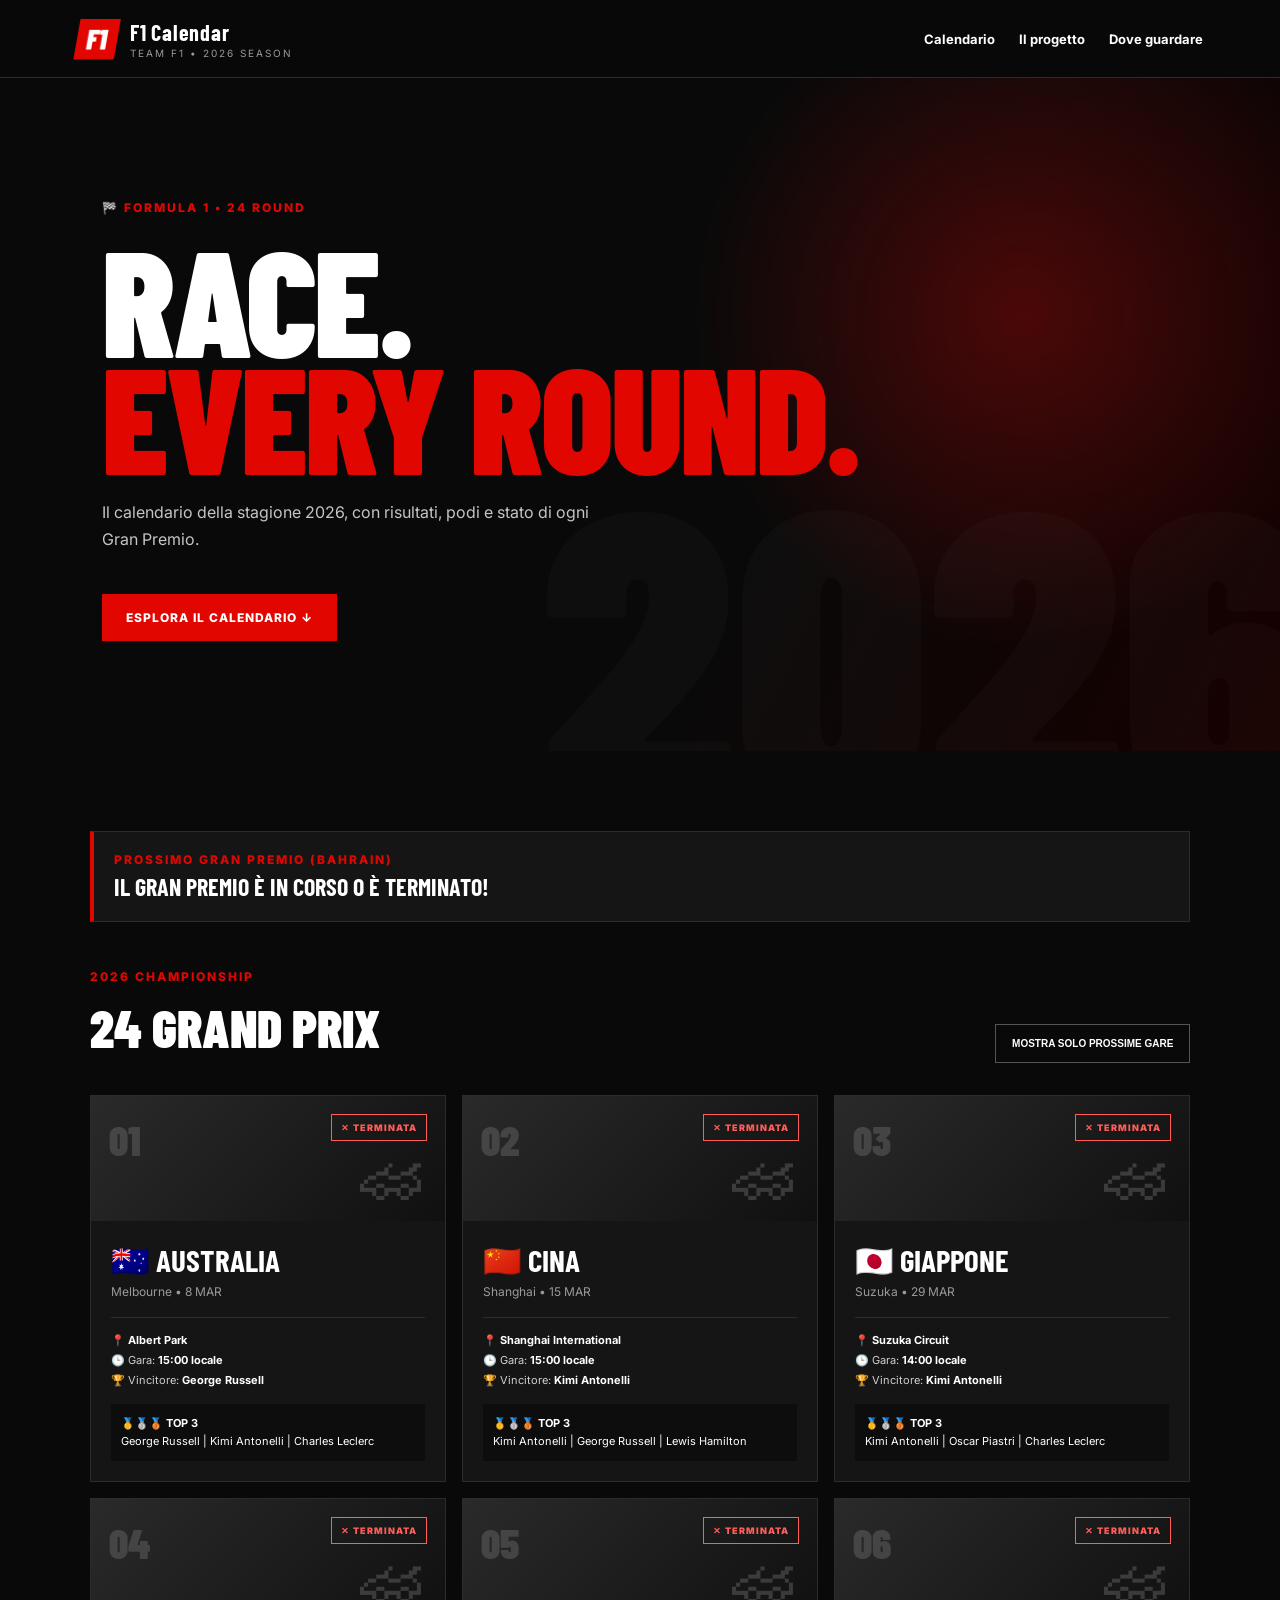
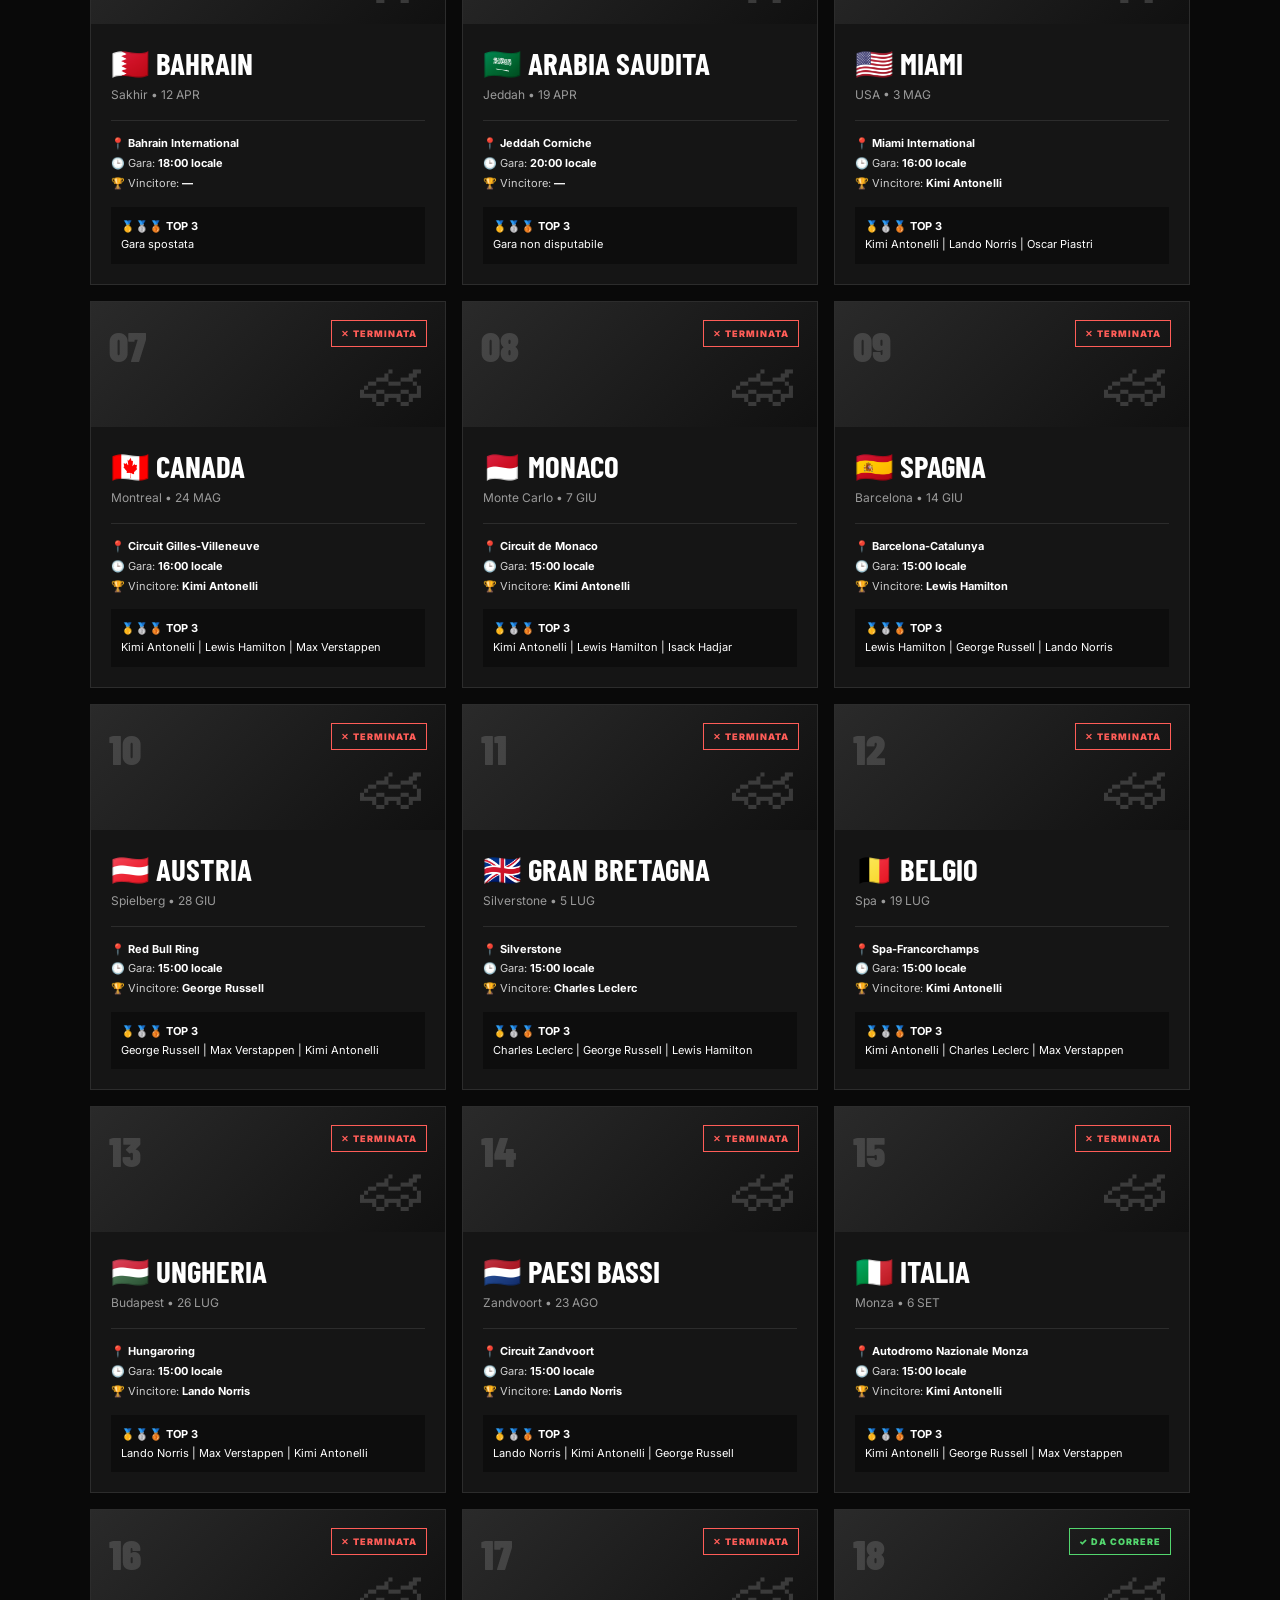
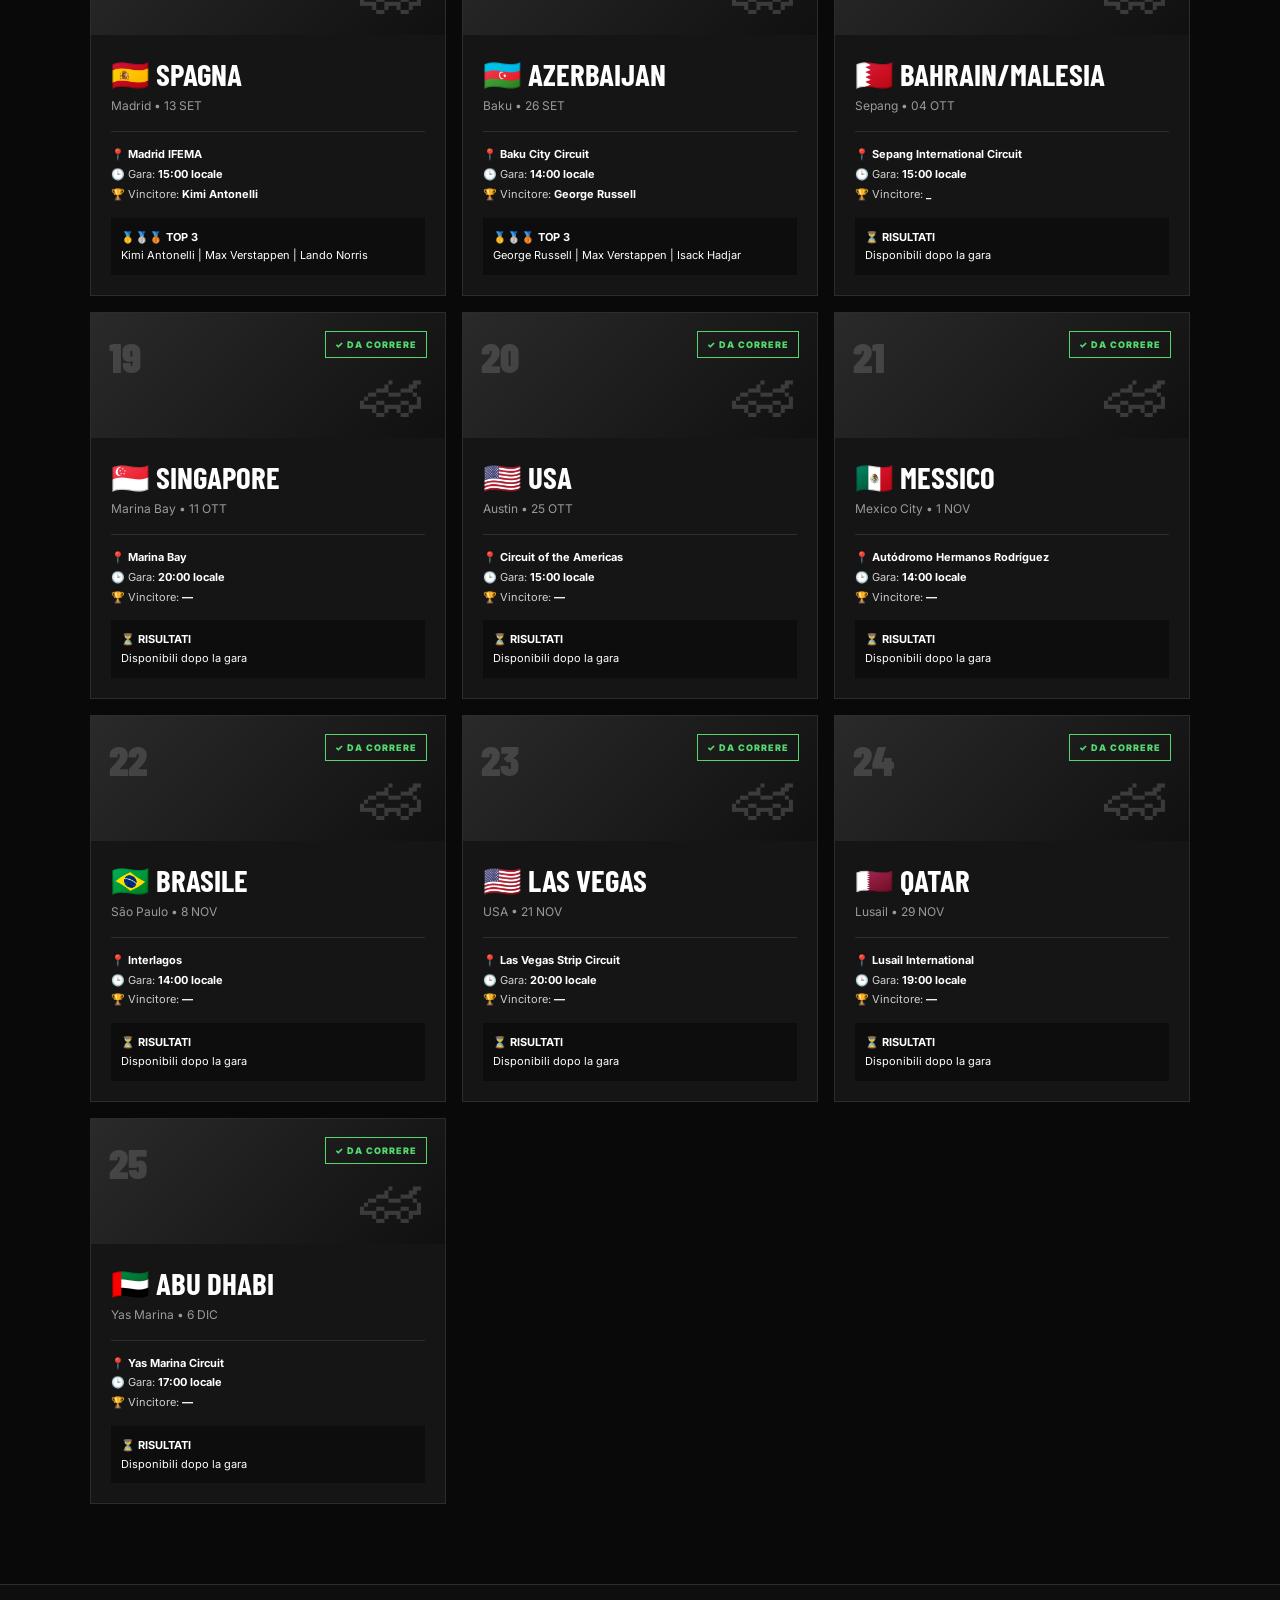
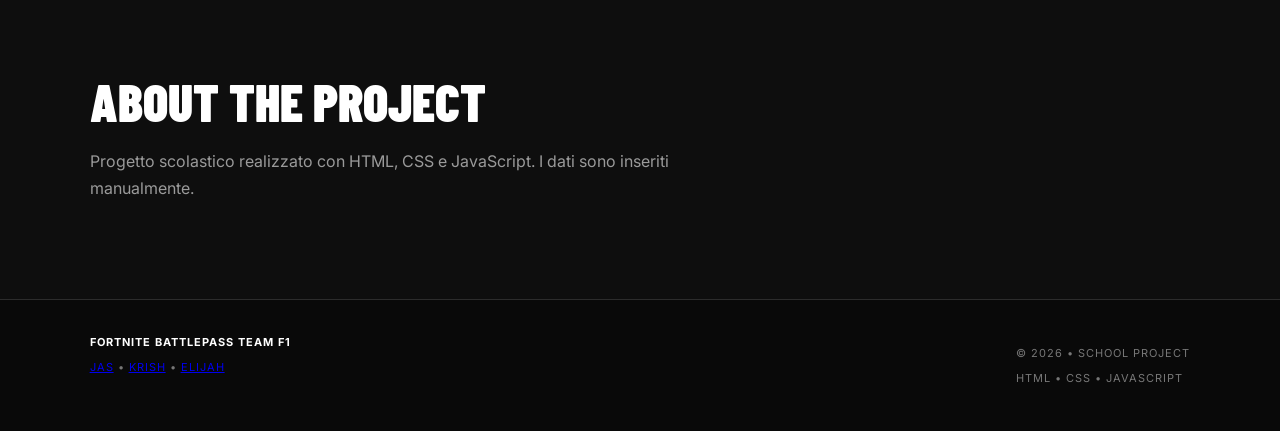
==== commit 0ca86ad2: "Update index.html" ====
--- a/index.html
+++ b/index.html
@@ -3,7 +3,7 @@
 <head>
     <meta charset="UTF-8">
     <meta name="viewport" content="width=device-width, initial-scale=1.0">
-    <title>Fort-Batt TEAM F1</title>
+    <title>F1 Calendar</title>
     <link rel="stylesheet" href="style.css">
 </head>
 <body>
@@ -42,16 +42,16 @@
 
     <section id="about" class="about">
         <h2>ABOUT THE PROJECT</h2>
-        <p>Progect realized with HTML, CSS e JavaScript. All data is manually changed.</p>
+        <p>Progetto scolastico realizzato con HTML, CSS e JavaScript. I dati sono inseriti manualmente.</p>
     </section>
 
     <footer>
         <div>
-            <b>FORT-PASS TEAM F1</b>
+            <b>FORTNITE BATTLEPASS TEAM F1</b>
             <p><a href="https://github.com/pr0diSecret007">JAS</a> • <a href="https://github.com/KrishSingh08">KRISH</a> • <a href="https://github.com/CarbonFiba">ELIJAH</a></p>
         </div>
         <div>
-            <p>© 2026 • F1 PROJECT</p>
+            <p>© 2026 • SCHOOL PROJECT</p>
             <p>HTML • CSS • JAVASCRIPT</p>
         </div>
     </footer>
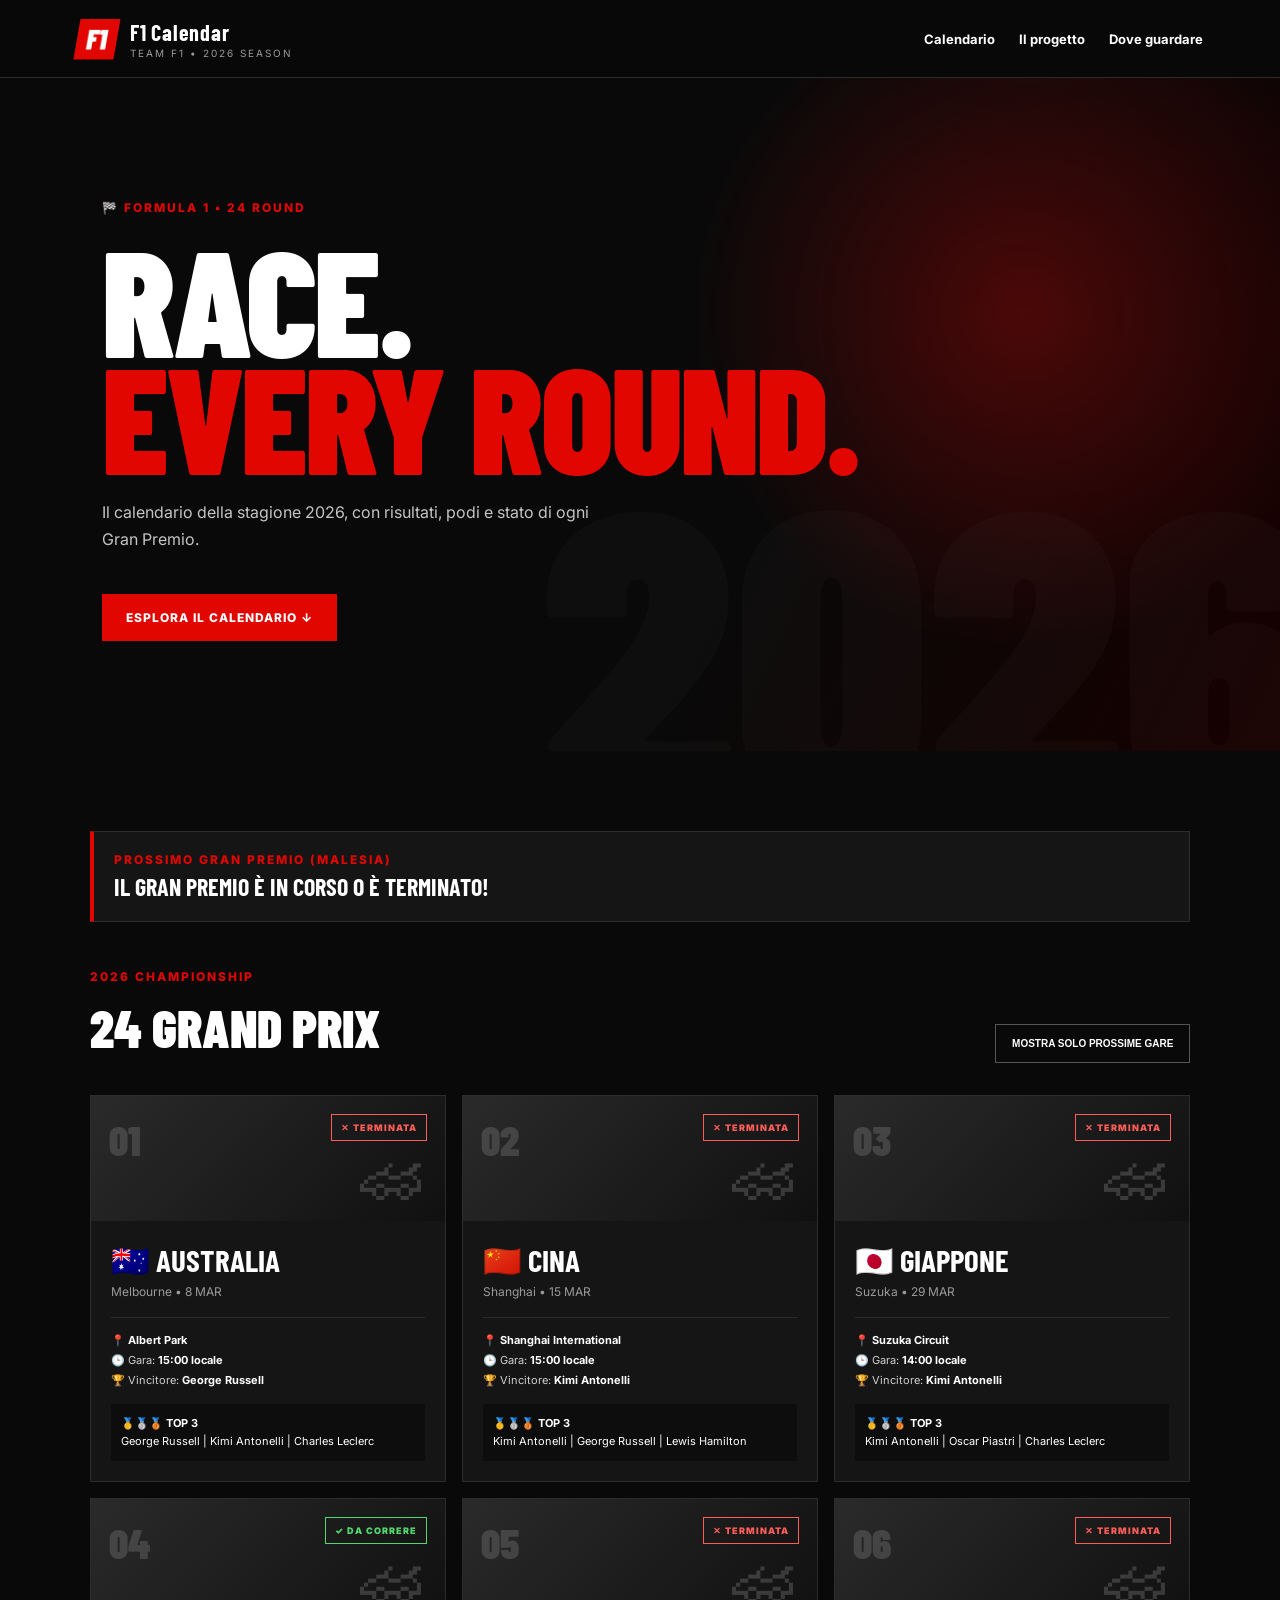
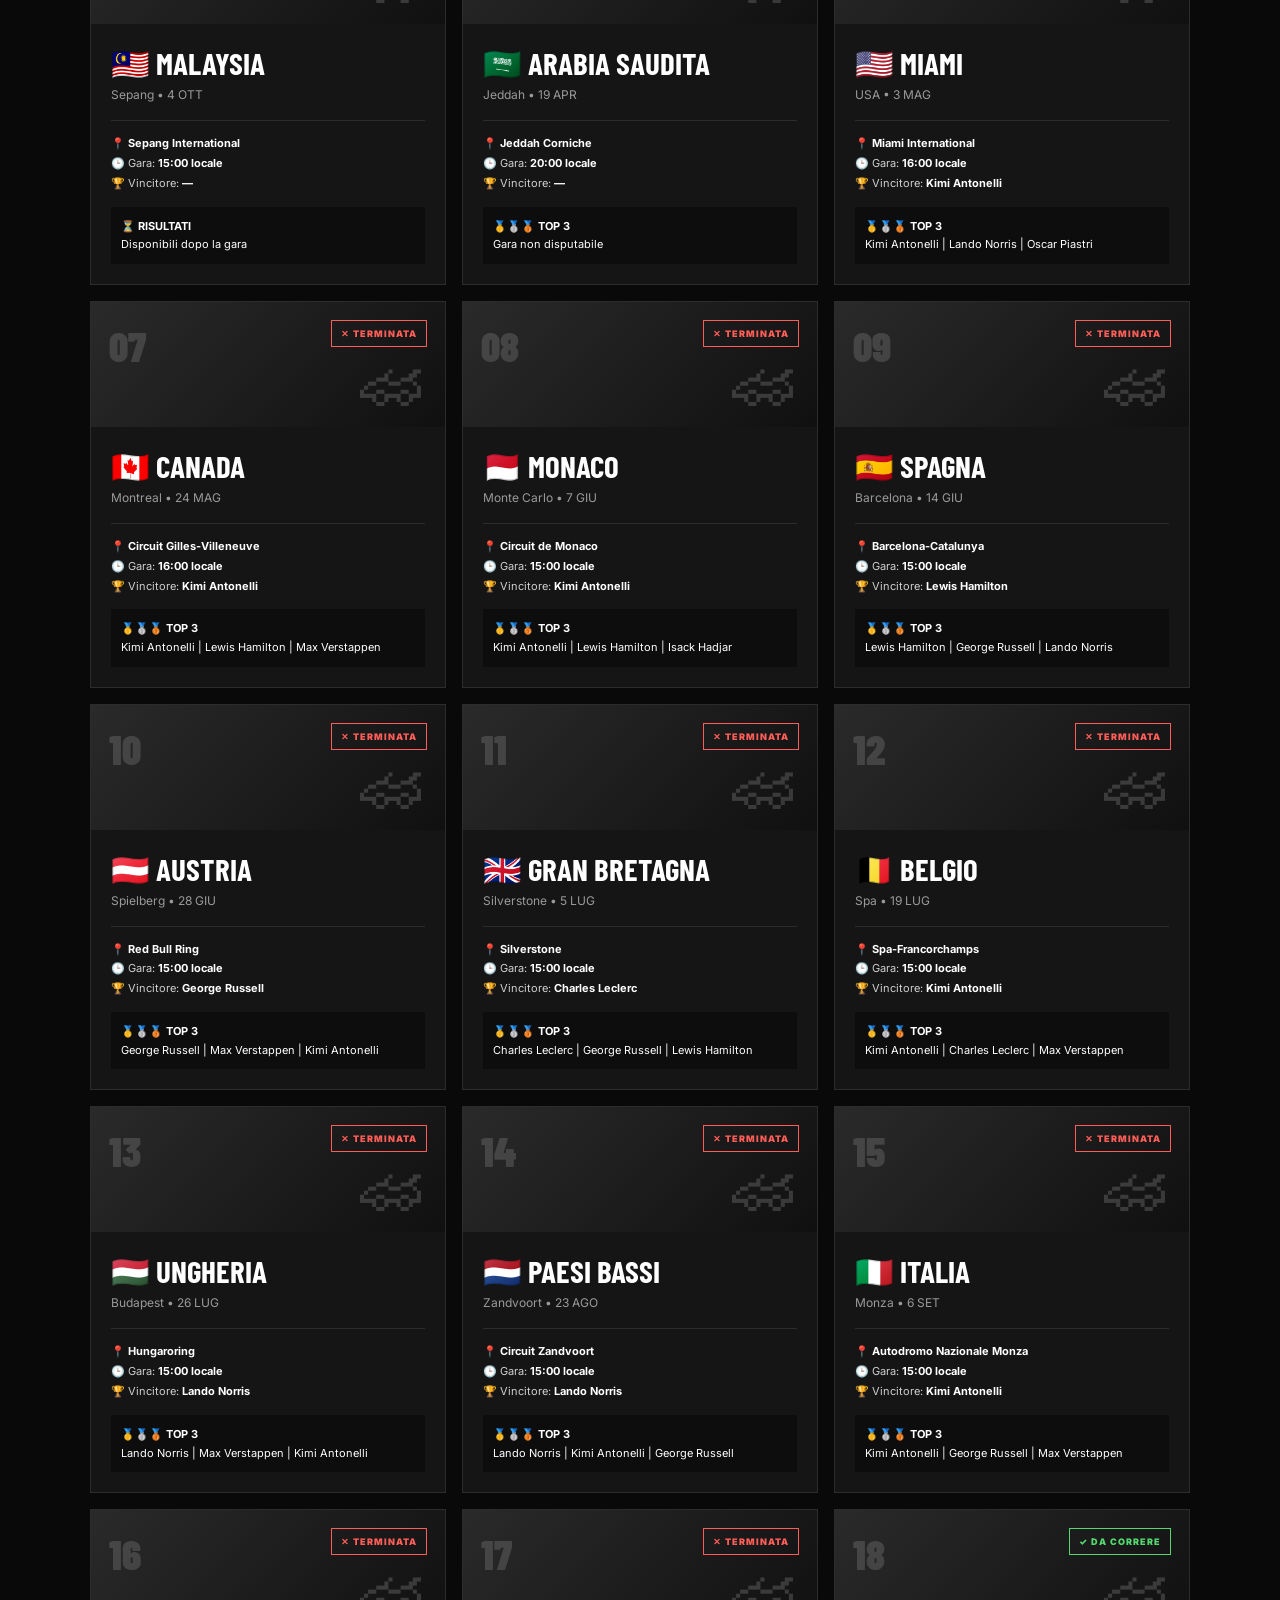
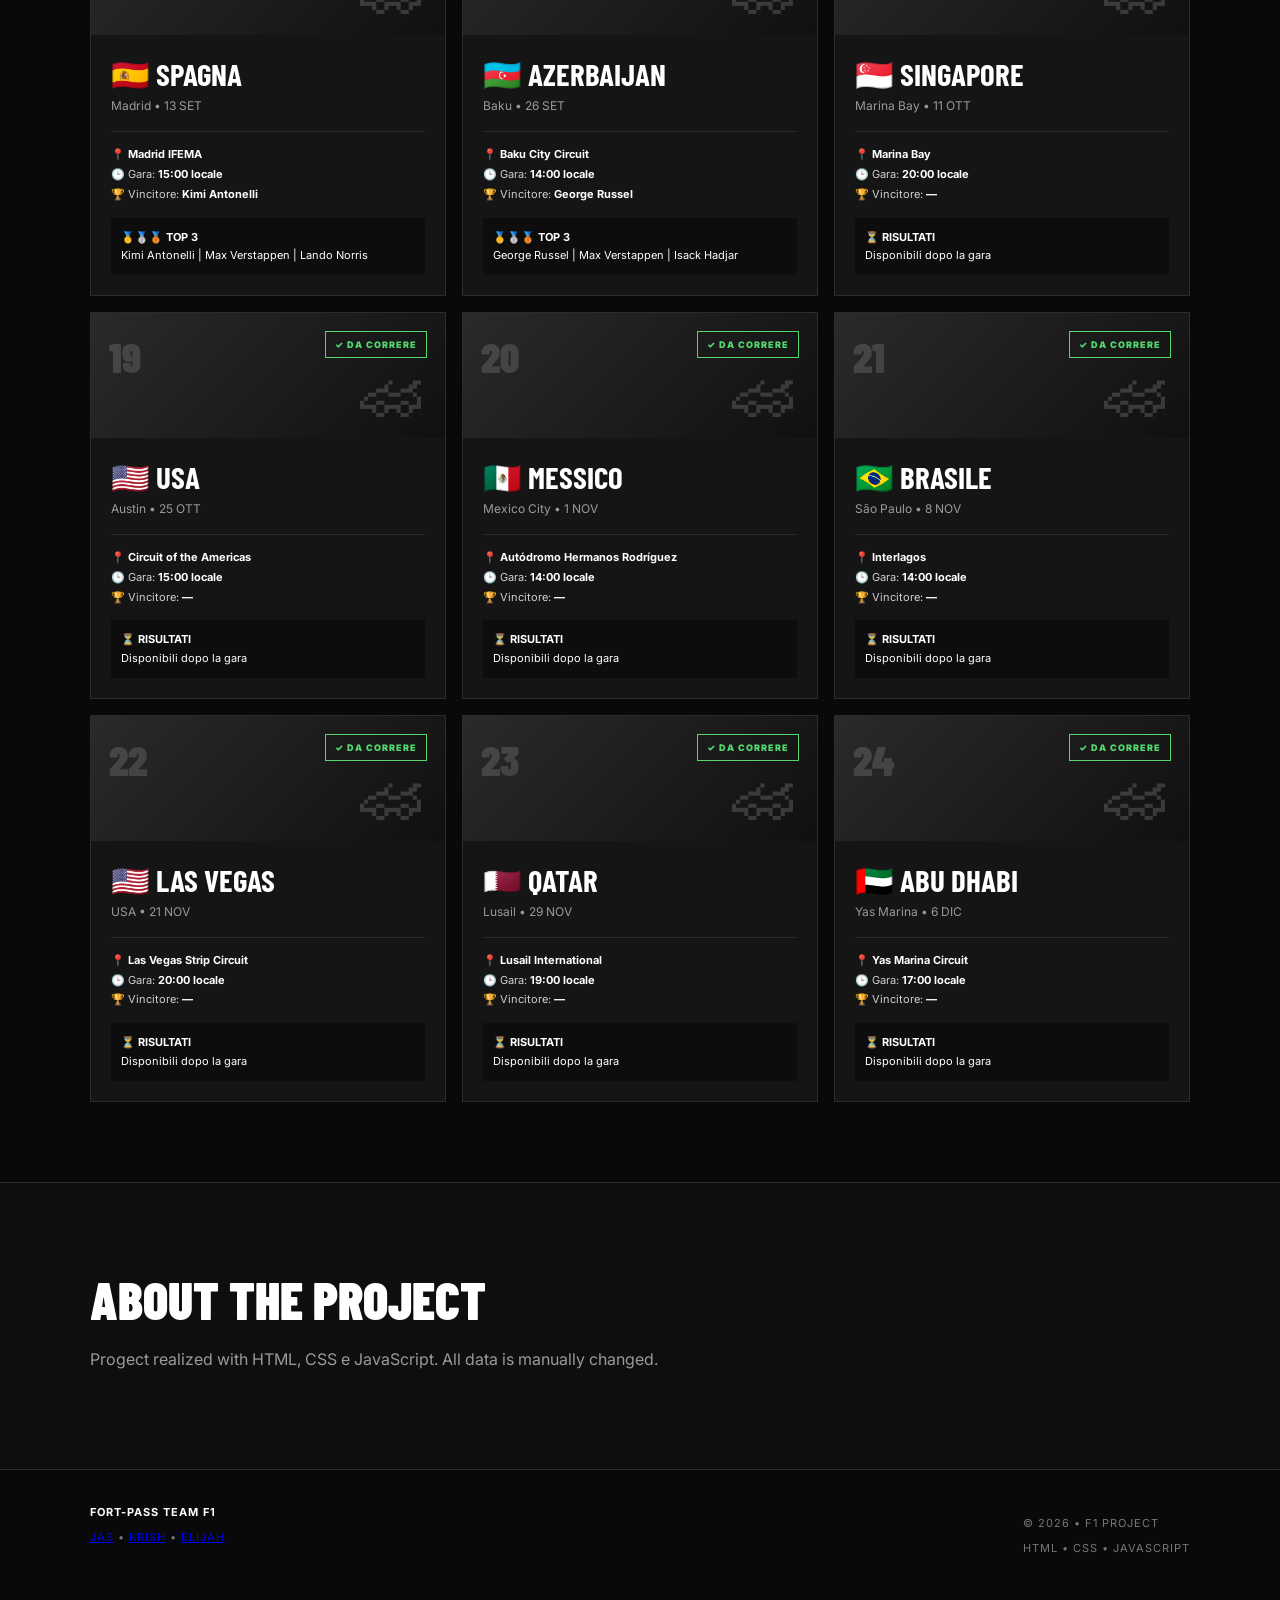
==== commit 9d0a5821: "Merge branch 'main' into main" ====
--- a/index.html
+++ b/index.html
@@ -42,16 +42,16 @@
 
     <section id="about" class="about">
         <h2>ABOUT THE PROJECT</h2>
-        <p>Progetto scolastico realizzato con HTML, CSS e JavaScript. I dati sono inseriti manualmente.</p>
+        <p>Progect realized with HTML, CSS e JavaScript. All data is manually changed.</p>
     </section>
 
     <footer>
         <div>
-            <b>FORTNITE BATTLEPASS TEAM F1</b>
+            <b>FORT-PASS TEAM F1</b>
             <p><a href="https://github.com/pr0diSecret007">JAS</a> • <a href="https://github.com/KrishSingh08">KRISH</a> • <a href="https://github.com/CarbonFiba">ELIJAH</a></p>
         </div>
         <div>
-            <p>© 2026 • SCHOOL PROJECT</p>
+            <p>© 2026 • F1 PROJECT</p>
             <p>HTML • CSS • JAVASCRIPT</p>
         </div>
     </footer>
